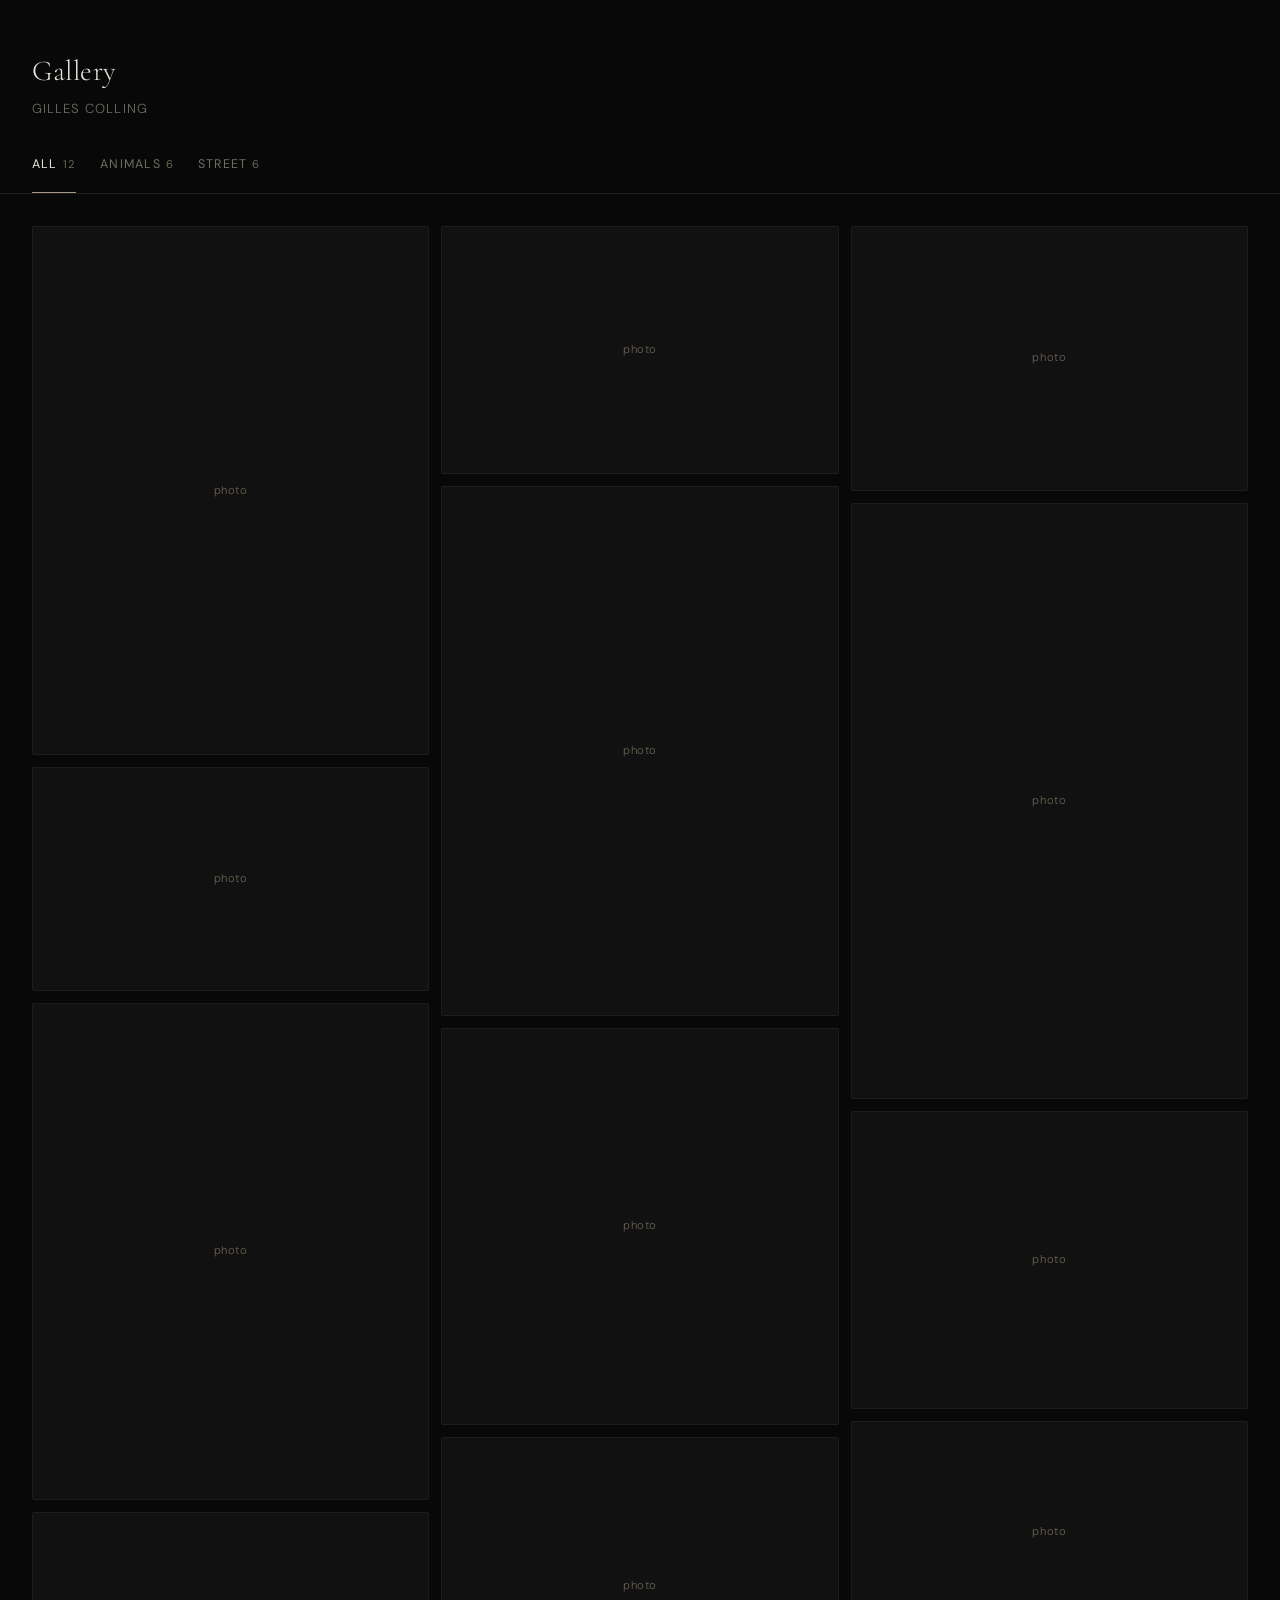
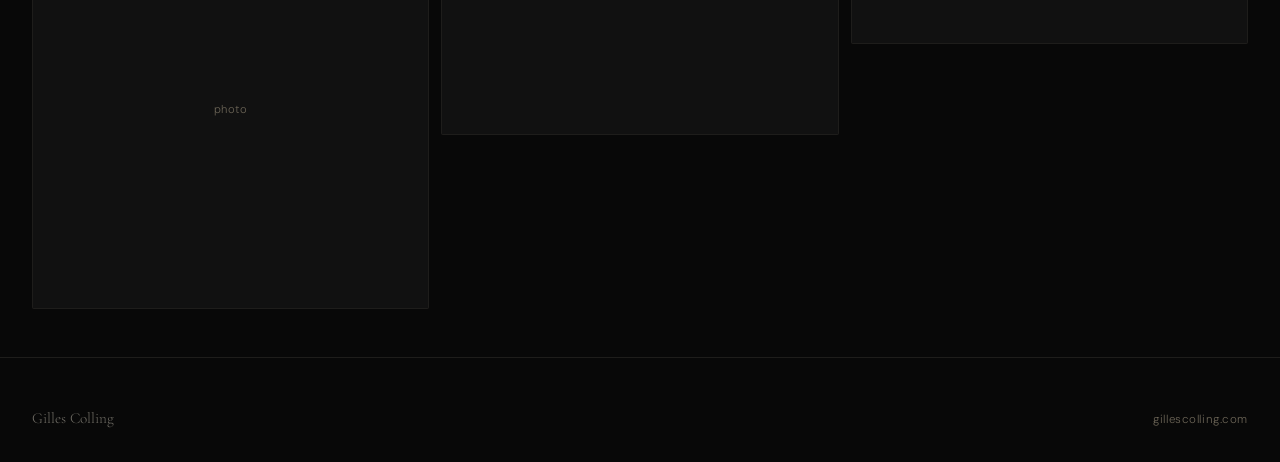
==== index.html @ 342ff6d6 "Initial gallery scaffold with dark theme and masonry layout" ====
<!DOCTYPE html>
<html lang="en">
<head>
  <meta charset="UTF-8">
  <meta name="viewport" content="width=device-width, initial-scale=1.0">
  <title>Gallery — Gilles Colling</title>
  <meta name="description" content="Animal and street photography by Gilles Colling.">
  <link rel="stylesheet" href="style.css">
</head>
<body>

  <header class="site-header">
    <h1 class="site-title">Gallery</h1>
    <p class="site-subtitle">Gilles Colling</p>
  </header>

  <nav class="filters">
    <button class="filter-btn active" data-filter="all">All<span class="filter-count">12</span></button>
    <button class="filter-btn" data-filter="animals">Animals<span class="filter-count">6</span></button>
    <button class="filter-btn" data-filter="street">Street<span class="filter-count">6</span></button>
  </nav>

  <main class="gallery">

    <!-- === ANIMALS === -->

    <article class="gallery-item" data-category="animals"
             data-title="Untitled" data-meta="Animal">
      <div class="placeholder" style="aspect-ratio: 3/4;">photo</div>
      <div class="gallery-caption">
        <div class="gallery-caption-title">Untitled</div>
        <div class="gallery-caption-meta">Animal</div>
      </div>
    </article>

    <article class="gallery-item" data-category="street"
             data-title="Untitled" data-meta="Street">
      <div class="placeholder" style="aspect-ratio: 16/9;">photo</div>
      <div class="gallery-caption">
        <div class="gallery-caption-title">Untitled</div>
        <div class="gallery-caption-meta">Street</div>
      </div>
    </article>

    <article class="gallery-item" data-category="animals"
             data-title="Untitled" data-meta="Animal">
      <div class="placeholder" style="aspect-ratio: 4/5;">photo</div>
      <div class="gallery-caption">
        <div class="gallery-caption-title">Untitled</div>
        <div class="gallery-caption-meta">Animal</div>
      </div>
    </article>

    <article class="gallery-item" data-category="street"
             data-title="Untitled" data-meta="Street">
      <div class="placeholder" style="aspect-ratio: 1/1;">photo</div>
      <div class="gallery-caption">
        <div class="gallery-caption-title">Untitled</div>
        <div class="gallery-caption-meta">Street</div>
      </div>
    </article>

    <article class="gallery-item" data-category="animals"
             data-title="Untitled" data-meta="Animal">
      <div class="placeholder" style="aspect-ratio: 16/10;">photo</div>
      <div class="gallery-caption">
        <div class="gallery-caption-title">Untitled</div>
        <div class="gallery-caption-meta">Animal</div>
      </div>
    </article>

    <article class="gallery-item" data-category="street"
             data-title="Untitled" data-meta="Street">
      <div class="placeholder" style="aspect-ratio: 3/4;">photo</div>
      <div class="gallery-caption">
        <div class="gallery-caption-title">Untitled</div>
        <div class="gallery-caption-meta">Street</div>
      </div>
    </article>

    <article class="gallery-item" data-category="animals"
             data-title="Untitled" data-meta="Animal">
      <div class="placeholder" style="aspect-ratio: 1/1;">photo</div>
      <div class="gallery-caption">
        <div class="gallery-caption-title">Untitled</div>
        <div class="gallery-caption-meta">Animal</div>
      </div>
    </article>

    <article class="gallery-item" data-category="street"
             data-title="Untitled" data-meta="Street">
      <div class="placeholder" style="aspect-ratio: 4/3;">photo</div>
      <div class="gallery-caption">
        <div class="gallery-caption-title">Untitled</div>
        <div class="gallery-caption-meta">Street</div>
      </div>
    </article>

    <article class="gallery-item" data-category="animals"
             data-title="Untitled" data-meta="Animal">
      <div class="placeholder" style="aspect-ratio: 3/2;">photo</div>
      <div class="gallery-caption">
        <div class="gallery-caption-title">Untitled</div>
        <div class="gallery-caption-meta">Animal</div>
      </div>
    </article>

    <article class="gallery-item" data-category="street"
             data-title="Untitled" data-meta="Street">
      <div class="placeholder" style="aspect-ratio: 2/3;">photo</div>
      <div class="gallery-caption">
        <div class="gallery-caption-title">Untitled</div>
        <div class="gallery-caption-meta">Street</div>
      </div>
    </article>

    <article class="gallery-item" data-category="animals"
             data-title="Untitled" data-meta="Animal">
      <div class="placeholder" style="aspect-ratio: 4/3;">photo</div>
      <div class="gallery-caption">
        <div class="gallery-caption-title">Untitled</div>
        <div class="gallery-caption-meta">Animal</div>
      </div>
    </article>

    <article class="gallery-item" data-category="street"
             data-title="Untitled" data-meta="Street">
      <div class="placeholder" style="aspect-ratio: 16/9;">photo</div>
      <div class="gallery-caption">
        <div class="gallery-caption-title">Untitled</div>
        <div class="gallery-caption-meta">Street</div>
      </div>
    </article>

  </main>

  <!-- Lightbox -->
  <div class="lightbox">
    <span class="lightbox-counter">1 / 12</span>
    <button class="lightbox-close" aria-label="Close">&times;</button>
    <button class="lightbox-nav lightbox-prev" aria-label="Previous">&lsaquo;</button>
    <button class="lightbox-nav lightbox-next" aria-label="Next">&rsaquo;</button>
    <img class="lightbox-img" src="" alt="">
    <div class="lightbox-caption">
      <div class="lightbox-caption-title"></div>
      <div class="lightbox-caption-meta"></div>
    </div>
  </div>

  <footer class="site-footer">
    <span class="footer-name">Gilles Colling</span>
    <a class="footer-link" href="https://gillescolling.com">gillescolling.com</a>
  </footer>

  <script src="gallery.js"></script>
</body>
</html>
---- style.css ----
/* ========================================
   gallery.gillescolling.com
   "Field Notes" — a researcher's archive
   ======================================== */

@import url('https://fonts.googleapis.com/css2?family=Cormorant+Garamond:ital,wght@0,300;0,400;0,500;1,300;1,400&family=DM+Sans:wght@300;400;500&display=swap');

/* --- Tokens --- */
:root {
  --bg:         #080808;
  --bg-raised:  #111111;
  --bg-hover:   #1a1a1a;
  --text:       #c8c4bc;
  --text-dim:   #706d65;
  --text-bright:#e8e5de;
  --accent:     #a39880;
  --accent-dim: #6b6456;
  --border:     #1e1d1b;
  --serif:      'Cormorant Garamond', 'Georgia', serif;
  --sans:       'DM Sans', 'Helvetica Neue', sans-serif;
  --gap:        12px;
  --radius:     2px;
  --transition: 0.3s cubic-bezier(0.25, 0.46, 0.45, 0.94);
}

/* --- Reset --- */
*, *::before, *::after { margin: 0; padding: 0; box-sizing: border-box; }

html {
  font-size: 16px;
  scroll-behavior: smooth;
  -webkit-font-smoothing: antialiased;
  -moz-osx-font-smoothing: grayscale;
}

body {
  background: var(--bg);
  color: var(--text);
  font-family: var(--sans);
  font-weight: 300;
  line-height: 1.6;
  min-height: 100vh;
  overflow-x: hidden;
}

/* --- Header --- */
.site-header {
  padding: 3rem 2rem 2rem;
  max-width: 1400px;
  margin: 0 auto;
}

.site-title {
  font-family: var(--serif);
  font-weight: 300;
  font-size: 1.8rem;
  color: var(--text-bright);
  letter-spacing: 0.02em;
  margin-bottom: 0.25rem;
}

.site-subtitle {
  font-family: var(--sans);
  font-weight: 300;
  font-size: 0.82rem;
  color: var(--text-dim);
  letter-spacing: 0.08em;
  text-transform: uppercase;
}

/* --- Navigation / Filters --- */
.filters {
  padding: 0 2rem;
  max-width: 1400px;
  margin: 0 auto 2rem;
  display: flex;
  gap: 1.5rem;
  align-items: center;
  border-bottom: 1px solid var(--border);
  padding-bottom: 1rem;
}

.filter-btn {
  background: none;
  border: none;
  font-family: var(--sans);
  font-weight: 400;
  font-size: 0.78rem;
  letter-spacing: 0.1em;
  text-transform: uppercase;
  color: var(--text-dim);
  cursor: pointer;
  padding: 0.3rem 0;
  position: relative;
  transition: color var(--transition);
}

.filter-btn::after {
  content: '';
  position: absolute;
  bottom: -1rem;
  left: 0;
  right: 0;
  height: 1px;
  background: var(--accent);
  transform: scaleX(0);
  transition: transform var(--transition);
}

.filter-btn:hover {
  color: var(--text);
}

.filter-btn.active {
  color: var(--text-bright);
}

.filter-btn.active::after {
  transform: scaleX(1);
}

.filter-count {
  font-size: 0.7rem;
  color: var(--accent-dim);
  margin-left: 0.3rem;
}

/* --- Gallery Grid --- */
.gallery {
  padding: 0 2rem;
  max-width: 1400px;
  margin: 0 auto;
  columns: 3;
  column-gap: var(--gap);
}

.gallery-item {
  break-inside: avoid;
  margin-bottom: var(--gap);
  position: relative;
  cursor: pointer;
  overflow: hidden;
  border-radius: var(--radius);
  background: var(--bg-raised);
}

.gallery-item img {
  display: block;
  width: 100%;
  height: auto;
  transition: transform 0.6s cubic-bezier(0.25, 0.46, 0.45, 0.94),
              filter var(--transition);
  filter: brightness(0.92);
}

.gallery-item:hover img {
  transform: scale(1.02);
  filter: brightness(1);
}

/* Caption overlay — appears on hover */
.gallery-caption {
  position: absolute;
  bottom: 0;
  left: 0;
  right: 0;
  padding: 2rem 1rem 0.8rem;
  background: linear-gradient(to top, rgba(8,8,8,0.85) 0%, transparent 100%);
  opacity: 0;
  transition: opacity var(--transition);
}

.gallery-item:hover .gallery-caption {
  opacity: 1;
}

.gallery-caption-title {
  font-family: var(--serif);
  font-weight: 400;
  font-size: 0.95rem;
  color: var(--text-bright);
  margin-bottom: 0.15rem;
}

.gallery-caption-meta {
  font-size: 0.7rem;
  color: var(--text-dim);
  letter-spacing: 0.05em;
}

/* Placeholder images (remove when real photos added) */
.placeholder {
  display: flex;
  align-items: center;
  justify-content: center;
  font-family: var(--sans);
  font-size: 0.7rem;
  color: var(--accent-dim);
  letter-spacing: 0.05em;
  background: var(--bg-raised);
  border: 1px solid var(--border);
}

/* Hide filtered items */
.gallery-item.hidden {
  display: none;
}

/* Fade-in animation */
.gallery-item {
  animation: fadeUp 0.5s ease both;
}

@keyframes fadeUp {
  from {
    opacity: 0;
    transform: translateY(12px);
  }
  to {
    opacity: 1;
    transform: translateY(0);
  }
}

/* Stagger: set by JS via --delay custom property */
.gallery-item {
  animation-delay: var(--delay, 0s);
}

/* --- Lightbox --- */
.lightbox {
  position: fixed;
  inset: 0;
  z-index: 1000;
  background: rgba(4, 4, 4, 0.96);
  display: flex;
  align-items: center;
  justify-content: center;
  opacity: 0;
  pointer-events: none;
  transition: opacity 0.35s ease;
  backdrop-filter: blur(20px);
}

.lightbox.open {
  opacity: 1;
  pointer-events: all;
}

.lightbox-img {
  max-width: 90vw;
  max-height: 85vh;
  object-fit: contain;
  border-radius: var(--radius);
  transition: transform 0.4s cubic-bezier(0.25, 0.46, 0.45, 0.94);
  transform: scale(0.95);
}

.lightbox.open .lightbox-img {
  transform: scale(1);
}

.lightbox-caption {
  position: absolute;
  bottom: 2rem;
  left: 50%;
  transform: translateX(-50%);
  text-align: center;
}

.lightbox-caption-title {
  font-family: var(--serif);
  font-weight: 400;
  font-size: 1.1rem;
  color: var(--text-bright);
  margin-bottom: 0.2rem;
}

.lightbox-caption-meta {
  font-size: 0.72rem;
  color: var(--text-dim);
  letter-spacing: 0.05em;
}

.lightbox-close {
  position: absolute;
  top: 1.5rem;
  right: 2rem;
  background: none;
  border: none;
  color: var(--text-dim);
  font-size: 1.5rem;
  cursor: pointer;
  transition: color var(--transition);
  font-family: var(--sans);
  font-weight: 300;
  line-height: 1;
}

.lightbox-close:hover {
  color: var(--text-bright);
}

.lightbox-nav {
  position: absolute;
  top: 50%;
  transform: translateY(-50%);
  background: none;
  border: none;
  color: var(--text-dim);
  font-size: 2rem;
  cursor: pointer;
  padding: 1rem;
  transition: color var(--transition);
  font-family: var(--sans);
  font-weight: 300;
  line-height: 1;
  user-select: none;
}

.lightbox-nav:hover {
  color: var(--text-bright);
}

.lightbox-prev { left: 1rem; }
.lightbox-next { right: 1rem; }

.lightbox-counter {
  position: absolute;
  top: 1.8rem;
  left: 2rem;
  font-size: 0.72rem;
  color: var(--text-dim);
  letter-spacing: 0.05em;
  font-family: var(--sans);
}

/* --- Footer --- */
.site-footer {
  padding: 3rem 2rem 2rem;
  max-width: 1400px;
  margin: 0 auto;
  border-top: 1px solid var(--border);
  margin-top: 3rem;
  display: flex;
  justify-content: space-between;
  align-items: baseline;
}

.footer-name {
  font-family: var(--serif);
  font-weight: 300;
  font-size: 0.95rem;
  color: var(--text-dim);
}

.footer-link {
  font-size: 0.72rem;
  color: var(--accent-dim);
  text-decoration: none;
  letter-spacing: 0.05em;
  transition: color var(--transition);
}

.footer-link:hover {
  color: var(--accent);
}

/* --- Responsive --- */
@media (max-width: 1024px) {
  .gallery { columns: 2; }
}

@media (max-width: 640px) {
  .gallery {
    columns: 1;
    padding: 0 1rem;
  }

  .site-header {
    padding: 2rem 1rem 1.5rem;
  }

  .site-title { font-size: 1.4rem; }

  .filters {
    padding: 0 1rem;
    gap: 1rem;
  }

  .lightbox-nav { display: none; }

  .site-footer {
    flex-direction: column;
    gap: 0.5rem;
    padding: 2rem 1rem;
  }
}
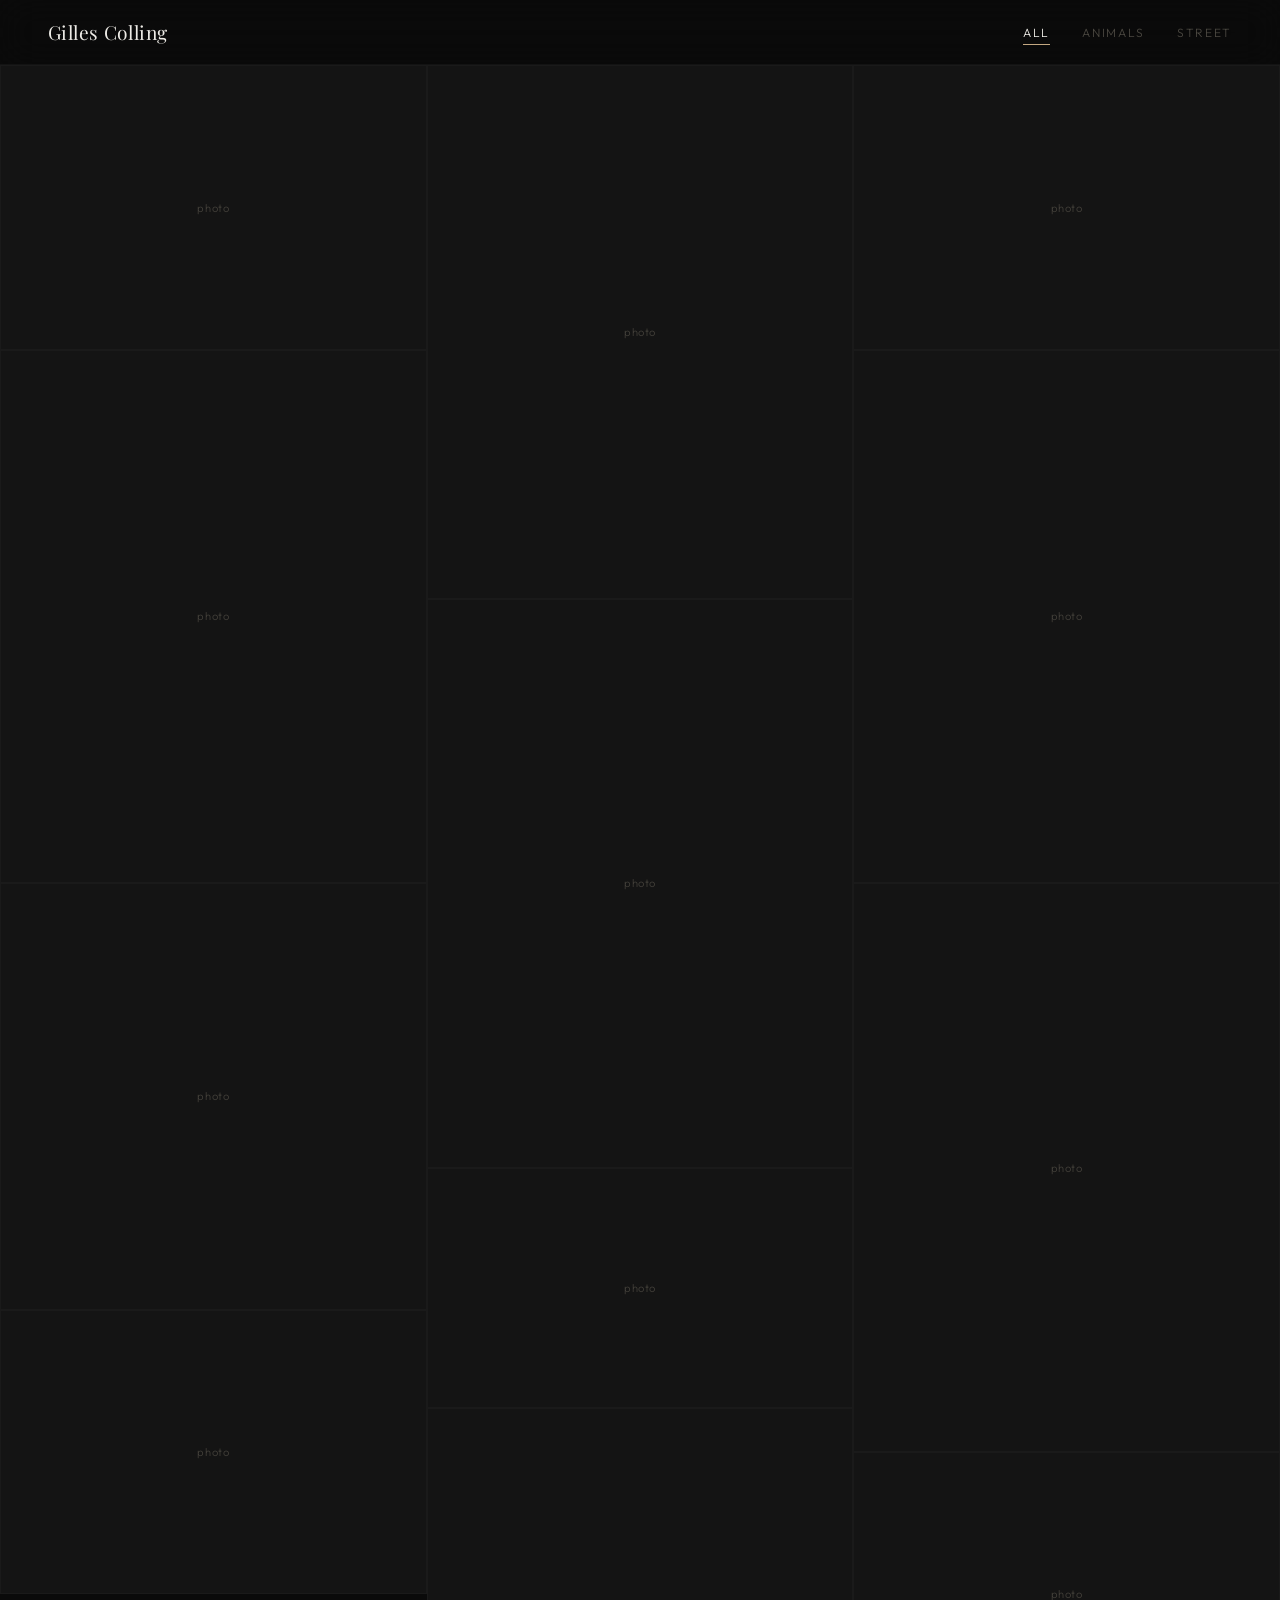
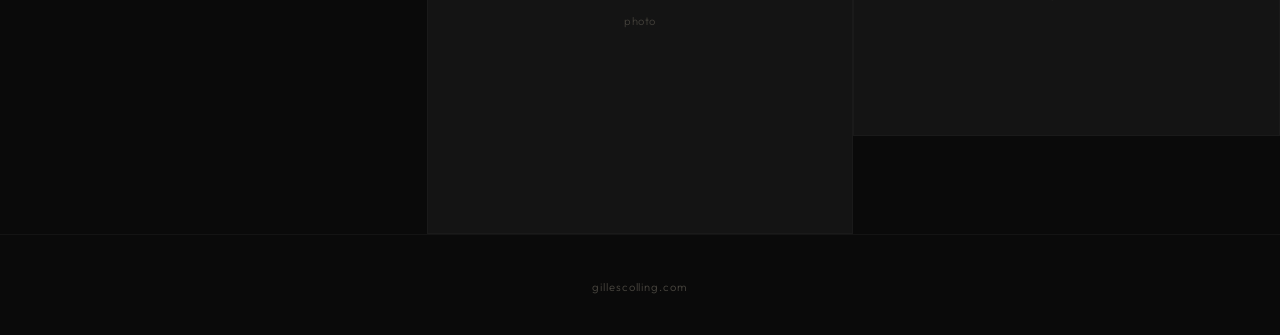
==== commit a7112d48: "v3: tight masonry grid, zero gutter, sticky header with filters" ====
--- a/index.html
+++ b/index.html
@@ -9,137 +9,89 @@
 </head>
 <body>
 
-  <header class="site-header">
-    <h1 class="site-title">Gallery</h1>
-    <p class="site-subtitle">Gilles Colling</p>
+  <header class="header">
+    <a class="header-name" href="/">Gilles Colling</a>
+    <nav class="header-nav">
+      <button class="filter-btn active" data-filter="all">All</button>
+      <button class="filter-btn" data-filter="animals">Animals</button>
+      <button class="filter-btn" data-filter="street">Street</button>
+    </nav>
   </header>
-
-  <nav class="filters">
-    <button class="filter-btn active" data-filter="all">All<span class="filter-count">12</span></button>
-    <button class="filter-btn" data-filter="animals">Animals<span class="filter-count">6</span></button>
-    <button class="filter-btn" data-filter="street">Street<span class="filter-count">6</span></button>
-  </nav>
 
   <main class="gallery">
 
-    <!-- === ANIMALS === -->
-
     <article class="gallery-item" data-category="animals"
-             data-title="Untitled" data-meta="Animal">
-      <div class="placeholder" style="aspect-ratio: 3/4;">photo</div>
-      <div class="gallery-caption">
-        <div class="gallery-caption-title">Untitled</div>
-        <div class="gallery-caption-meta">Animal</div>
-      </div>
+             data-title="Untitled" data-meta="Animals">
+      <div class="placeholder" style="aspect-ratio: 3/2;">photo</div>
     </article>
 
     <article class="gallery-item" data-category="street"
              data-title="Untitled" data-meta="Street">
-      <div class="placeholder" style="aspect-ratio: 16/9;">photo</div>
-      <div class="gallery-caption">
-        <div class="gallery-caption-title">Untitled</div>
-        <div class="gallery-caption-meta">Street</div>
-      </div>
+      <div class="placeholder" style="aspect-ratio: 4/5;">photo</div>
     </article>
 
     <article class="gallery-item" data-category="animals"
-             data-title="Untitled" data-meta="Animal">
+             data-title="Untitled" data-meta="Animals">
+      <div class="placeholder" style="aspect-ratio: 1/1;">photo</div>
+    </article>
+
+    <article class="gallery-item" data-category="street"
+             data-title="Untitled" data-meta="Street">
+      <div class="placeholder" style="aspect-ratio: 3/2;">photo</div>
+    </article>
+
+    <article class="gallery-item" data-category="animals"
+             data-title="Untitled" data-meta="Animals">
       <div class="placeholder" style="aspect-ratio: 4/5;">photo</div>
-      <div class="gallery-caption">
-        <div class="gallery-caption-title">Untitled</div>
-        <div class="gallery-caption-meta">Animal</div>
-      </div>
+    </article>
+
+    <article class="gallery-item" data-category="street"
+             data-title="Untitled" data-meta="Street">
+      <div class="placeholder" style="aspect-ratio: 3/4;">photo</div>
+    </article>
+
+    <article class="gallery-item" data-category="animals"
+             data-title="Untitled" data-meta="Animals">
+      <div class="placeholder" style="aspect-ratio: 16/9;">photo</div>
     </article>
 
     <article class="gallery-item" data-category="street"
              data-title="Untitled" data-meta="Street">
       <div class="placeholder" style="aspect-ratio: 1/1;">photo</div>
-      <div class="gallery-caption">
-        <div class="gallery-caption-title">Untitled</div>
-        <div class="gallery-caption-meta">Street</div>
-      </div>
     </article>
 
     <article class="gallery-item" data-category="animals"
-             data-title="Untitled" data-meta="Animal">
-      <div class="placeholder" style="aspect-ratio: 16/10;">photo</div>
-      <div class="gallery-caption">
-        <div class="gallery-caption-title">Untitled</div>
-        <div class="gallery-caption-meta">Animal</div>
-      </div>
+             data-title="Untitled" data-meta="Animals">
+      <div class="placeholder" style="aspect-ratio: 3/2;">photo</div>
     </article>
 
     <article class="gallery-item" data-category="street"
              data-title="Untitled" data-meta="Street">
-      <div class="placeholder" style="aspect-ratio: 3/4;">photo</div>
-      <div class="gallery-caption">
-        <div class="gallery-caption-title">Untitled</div>
-        <div class="gallery-caption-meta">Street</div>
-      </div>
+      <div class="placeholder" style="aspect-ratio: 4/5;">photo</div>
     </article>
 
     <article class="gallery-item" data-category="animals"
-             data-title="Untitled" data-meta="Animal">
-      <div class="placeholder" style="aspect-ratio: 1/1;">photo</div>
-      <div class="gallery-caption">
-        <div class="gallery-caption-title">Untitled</div>
-        <div class="gallery-caption-meta">Animal</div>
-      </div>
+             data-title="Untitled" data-meta="Animals">
+      <div class="placeholder" style="aspect-ratio: 3/4;">photo</div>
     </article>
 
     <article class="gallery-item" data-category="street"
              data-title="Untitled" data-meta="Street">
-      <div class="placeholder" style="aspect-ratio: 4/3;">photo</div>
-      <div class="gallery-caption">
-        <div class="gallery-caption-title">Untitled</div>
-        <div class="gallery-caption-meta">Street</div>
-      </div>
-    </article>
-
-    <article class="gallery-item" data-category="animals"
-             data-title="Untitled" data-meta="Animal">
       <div class="placeholder" style="aspect-ratio: 3/2;">photo</div>
-      <div class="gallery-caption">
-        <div class="gallery-caption-title">Untitled</div>
-        <div class="gallery-caption-meta">Animal</div>
-      </div>
-    </article>
-
-    <article class="gallery-item" data-category="street"
-             data-title="Untitled" data-meta="Street">
-      <div class="placeholder" style="aspect-ratio: 2/3;">photo</div>
-      <div class="gallery-caption">
-        <div class="gallery-caption-title">Untitled</div>
-        <div class="gallery-caption-meta">Street</div>
-      </div>
-    </article>
-
-    <article class="gallery-item" data-category="animals"
-             data-title="Untitled" data-meta="Animal">
-      <div class="placeholder" style="aspect-ratio: 4/3;">photo</div>
-      <div class="gallery-caption">
-        <div class="gallery-caption-title">Untitled</div>
-        <div class="gallery-caption-meta">Animal</div>
-      </div>
-    </article>
-
-    <article class="gallery-item" data-category="street"
-             data-title="Untitled" data-meta="Street">
-      <div class="placeholder" style="aspect-ratio: 16/9;">photo</div>
-      <div class="gallery-caption">
-        <div class="gallery-caption-title">Untitled</div>
-        <div class="gallery-caption-meta">Street</div>
-      </div>
     </article>
 
   </main>
 
   <!-- Lightbox -->
-  <div class="lightbox">
-    <span class="lightbox-counter">1 / 12</span>
+  <div class="lightbox" id="lightbox">
+    <span class="lightbox-counter"></span>
     <button class="lightbox-close" aria-label="Close">&times;</button>
-    <button class="lightbox-nav lightbox-prev" aria-label="Previous">&lsaquo;</button>
-    <button class="lightbox-nav lightbox-next" aria-label="Next">&rsaquo;</button>
+    <button class="lightbox-nav lightbox-prev" aria-label="Previous">
+      <svg width="32" height="32" viewBox="0 0 24 24" fill="none" stroke="currentColor" stroke-width="1.5"><path d="M15 18l-6-6 6-6"/></svg>
+    </button>
+    <button class="lightbox-nav lightbox-next" aria-label="Next">
+      <svg width="32" height="32" viewBox="0 0 24 24" fill="none" stroke="currentColor" stroke-width="1.5"><path d="M9 18l6-6-6-6"/></svg>
+    </button>
     <img class="lightbox-img" src="" alt="">
     <div class="lightbox-caption">
       <div class="lightbox-caption-title"></div>
@@ -147,8 +99,7 @@
     </div>
   </div>
 
-  <footer class="site-footer">
-    <span class="footer-name">Gilles Colling</span>
+  <footer class="footer">
     <a class="footer-link" href="https://gillescolling.com">gillescolling.com</a>
   </footer>
 
--- a/style.css
+++ b/style.css
@@ -1,36 +1,29 @@
 /* ========================================
-   gallery.gillescolling.com
-   "Field Notes" — a researcher's archive
+   gallery.gillescolling.com — v3
+   Tight masonry grid, edz.us reference
    ======================================== */
 
-@import url('https://fonts.googleapis.com/css2?family=Cormorant+Garamond:ital,wght@0,300;0,400;0,500;1,300;1,400&family=DM+Sans:wght@300;400;500&display=swap');
-
-/* --- Tokens --- */
+@import url('https://fonts.googleapis.com/css2?family=Playfair+Display:wght@300;400&family=Outfit:wght@200;300;400&display=swap');
+
 :root {
-  --bg:         #080808;
-  --bg-raised:  #111111;
-  --bg-hover:   #1a1a1a;
-  --text:       #c8c4bc;
-  --text-dim:   #706d65;
-  --text-bright:#e8e5de;
-  --accent:     #a39880;
-  --accent-dim: #6b6456;
-  --border:     #1e1d1b;
-  --serif:      'Cormorant Garamond', 'Georgia', serif;
-  --sans:       'DM Sans', 'Helvetica Neue', sans-serif;
-  --gap:        12px;
-  --radius:     2px;
-  --transition: 0.3s cubic-bezier(0.25, 0.46, 0.45, 0.94);
-}
-
-/* --- Reset --- */
+  --bg:          #0a0a0a;
+  --bg-surface:  #161616;
+  --text:        #b8b4ac;
+  --text-dim:    #4a4740;
+  --text-bright: #edebe6;
+  --accent:      #c4a882;
+  --accent-dim:  #7a6e5c;
+  --serif:       'Playfair Display', Georgia, serif;
+  --sans:        'Outfit', 'Helvetica Neue', sans-serif;
+  --ease:        cubic-bezier(0.22, 1, 0.36, 1);
+}
+
 *, *::before, *::after { margin: 0; padding: 0; box-sizing: border-box; }
 
 html {
   font-size: 16px;
   scroll-behavior: smooth;
   -webkit-font-smoothing: antialiased;
-  -moz-osx-font-smoothing: grayscale;
 }
 
 body {
@@ -38,119 +31,99 @@
   color: var(--text);
   font-family: var(--sans);
   font-weight: 300;
-  line-height: 1.6;
-  min-height: 100vh;
   overflow-x: hidden;
 }
 
-/* --- Header --- */
-.site-header {
-  padding: 3rem 2rem 2rem;
-  max-width: 1400px;
-  margin: 0 auto;
-}
-
-.site-title {
+/* ===== HEADER ===== */
+.header {
+  position: sticky;
+  top: 0;
+  z-index: 100;
+  display: flex;
+  align-items: center;
+  justify-content: space-between;
+  padding: 1.2rem clamp(1.5rem, 4vw, 3rem);
+  background: rgba(10, 10, 10, 0.9);
+  backdrop-filter: blur(20px) saturate(1.2);
+  -webkit-backdrop-filter: blur(20px) saturate(1.2);
+  border-bottom: 1px solid rgba(255,255,255,0.04);
+}
+
+.header-name {
   font-family: var(--serif);
   font-weight: 300;
-  font-size: 1.8rem;
+  font-size: 1.2rem;
   color: var(--text-bright);
+  text-decoration: none;
   letter-spacing: 0.02em;
-  margin-bottom: 0.25rem;
-}
-
-.site-subtitle {
-  font-family: var(--sans);
-  font-weight: 300;
-  font-size: 0.82rem;
-  color: var(--text-dim);
-  letter-spacing: 0.08em;
-  text-transform: uppercase;
-}
-
-/* --- Navigation / Filters --- */
-.filters {
-  padding: 0 2rem;
-  max-width: 1400px;
-  margin: 0 auto 2rem;
+}
+
+.header-nav {
   display: flex;
-  gap: 1.5rem;
-  align-items: center;
-  border-bottom: 1px solid var(--border);
-  padding-bottom: 1rem;
+  gap: 2rem;
 }
 
 .filter-btn {
   background: none;
   border: none;
   font-family: var(--sans);
-  font-weight: 400;
-  font-size: 0.78rem;
-  letter-spacing: 0.1em;
+  font-weight: 300;
+  font-size: 0.75rem;
+  letter-spacing: 0.14em;
   text-transform: uppercase;
   color: var(--text-dim);
   cursor: pointer;
-  padding: 0.3rem 0;
+  padding: 0.2rem 0;
   position: relative;
-  transition: color var(--transition);
+  transition: color 0.3s var(--ease);
 }
 
 .filter-btn::after {
   content: '';
   position: absolute;
-  bottom: -1rem;
+  bottom: -2px;
   left: 0;
-  right: 0;
+  width: 100%;
   height: 1px;
   background: var(--accent);
   transform: scaleX(0);
-  transition: transform var(--transition);
-}
-
-.filter-btn:hover {
-  color: var(--text);
-}
-
-.filter-btn.active {
-  color: var(--text-bright);
-}
+  transform-origin: right;
+  transition: transform 0.4s var(--ease);
+}
+
+.filter-btn:hover { color: var(--text); }
+
+.filter-btn.active { color: var(--text-bright); }
 
 .filter-btn.active::after {
   transform: scaleX(1);
-}
-
-.filter-count {
-  font-size: 0.7rem;
-  color: var(--accent-dim);
-  margin-left: 0.3rem;
-}
-
-/* --- Gallery Grid --- */
+  transform-origin: left;
+}
+
+/* ===== GALLERY — MASONRY ===== */
 .gallery {
-  padding: 0 2rem;
-  max-width: 1400px;
-  margin: 0 auto;
   columns: 3;
-  column-gap: var(--gap);
+  column-gap: 0;
+  padding: 0;
+  max-width: 100%;
 }
 
 .gallery-item {
   break-inside: avoid;
-  margin-bottom: var(--gap);
   position: relative;
+  overflow: hidden;
   cursor: pointer;
-  overflow: hidden;
-  border-radius: var(--radius);
-  background: var(--bg-raised);
+  display: block;
+  margin-bottom: 0;
+  line-height: 0;
 }
 
 .gallery-item img {
   display: block;
   width: 100%;
   height: auto;
-  transition: transform 0.6s cubic-bezier(0.25, 0.46, 0.45, 0.94),
-              filter var(--transition);
-  filter: brightness(0.92);
+  transition: transform 0.6s var(--ease), filter 0.4s var(--ease);
+  filter: brightness(0.9);
 }
 
 .gallery-item:hover img {
@@ -158,88 +131,55 @@
   filter: brightness(1);
 }
 
-/* Caption overlay — appears on hover */
-.gallery-caption {
-  position: absolute;
-  bottom: 0;
-  left: 0;
-  right: 0;
-  padding: 2rem 1rem 0.8rem;
-  background: linear-gradient(to top, rgba(8,8,8,0.85) 0%, transparent 100%);
-  opacity: 0;
-  transition: opacity var(--transition);
-}
-
-.gallery-item:hover .gallery-caption {
-  opacity: 1;
-}
-
-.gallery-caption-title {
-  font-family: var(--serif);
-  font-weight: 400;
-  font-size: 0.95rem;
-  color: var(--text-bright);
-  margin-bottom: 0.15rem;
-}
-
-.gallery-caption-meta {
-  font-size: 0.7rem;
-  color: var(--text-dim);
-  letter-spacing: 0.05em;
-}
-
-/* Placeholder images (remove when real photos added) */
+/* Placeholder styling */
 .placeholder {
   display: flex;
   align-items: center;
   justify-content: center;
-  font-family: var(--sans);
+  width: 100%;
   font-size: 0.7rem;
-  color: var(--accent-dim);
+  color: var(--text-dim);
   letter-spacing: 0.05em;
-  background: var(--bg-raised);
-  border: 1px solid var(--border);
-}
-
-/* Hide filtered items */
+  background: var(--bg-surface);
+  border: 1px solid rgba(255,255,255,0.03);
+  transition: transform 0.6s var(--ease), filter 0.4s var(--ease);
+  filter: brightness(0.9);
+}
+
+.gallery-item:hover .placeholder {
+  transform: scale(1.02);
+  filter: brightness(1);
+}
+
+/* Hide filtered */
 .gallery-item.hidden {
   display: none;
 }
 
-/* Fade-in animation */
+/* Scroll reveal */
 .gallery-item {
-  animation: fadeUp 0.5s ease both;
-}
-
-@keyframes fadeUp {
-  from {
-    opacity: 0;
-    transform: translateY(12px);
-  }
-  to {
-    opacity: 1;
-    transform: translateY(0);
-  }
-}
-
-/* Stagger: set by JS via --delay custom property */
-.gallery-item {
-  animation-delay: var(--delay, 0s);
-}
-
-/* --- Lightbox --- */
+  opacity: 0;
+  transform: translateY(20px);
+  transition: opacity 0.6s var(--ease), transform 0.6s var(--ease);
+}
+
+.gallery-item.visible {
+  opacity: 1;
+  transform: translateY(0);
+}
+
+/* ===== LIGHTBOX ===== */
 .lightbox {
   position: fixed;
   inset: 0;
   z-index: 1000;
-  background: rgba(4, 4, 4, 0.96);
+  background: rgba(0, 0, 0, 0.97);
   display: flex;
   align-items: center;
   justify-content: center;
   opacity: 0;
   pointer-events: none;
-  transition: opacity 0.35s ease;
-  backdrop-filter: blur(20px);
+  transition: opacity 0.35s var(--ease);
 }
 
 .lightbox.open {
@@ -248,58 +188,35 @@
 }
 
 .lightbox-img {
-  max-width: 90vw;
-  max-height: 85vh;
+  max-width: 92vw;
+  max-height: 90vh;
   object-fit: contain;
-  border-radius: var(--radius);
-  transition: transform 0.4s cubic-bezier(0.25, 0.46, 0.45, 0.94);
+  transition: transform 0.4s var(--ease), opacity 0.3s;
   transform: scale(0.95);
+  opacity: 0;
 }
 
 .lightbox.open .lightbox-img {
   transform: scale(1);
-}
-
-.lightbox-caption {
-  position: absolute;
-  bottom: 2rem;
-  left: 50%;
-  transform: translateX(-50%);
-  text-align: center;
-}
-
-.lightbox-caption-title {
-  font-family: var(--serif);
-  font-weight: 400;
-  font-size: 1.1rem;
-  color: var(--text-bright);
-  margin-bottom: 0.2rem;
-}
-
-.lightbox-caption-meta {
-  font-size: 0.72rem;
-  color: var(--text-dim);
-  letter-spacing: 0.05em;
+  opacity: 1;
 }
 
 .lightbox-close {
   position: absolute;
-  top: 1.5rem;
-  right: 2rem;
+  top: 1.2rem;
+  right: 1.5rem;
   background: none;
   border: none;
   color: var(--text-dim);
-  font-size: 1.5rem;
+  font-size: 2rem;
   cursor: pointer;
-  transition: color var(--transition);
-  font-family: var(--sans);
-  font-weight: 300;
+  transition: color 0.3s;
+  font-weight: 200;
+  z-index: 2;
   line-height: 1;
 }
 
-.lightbox-close:hover {
-  color: var(--text-bright);
-}
+.lightbox-close:hover { color: var(--text-bright); }
 
 .lightbox-nav {
   position: absolute;
@@ -308,91 +225,78 @@
   background: none;
   border: none;
   color: var(--text-dim);
-  font-size: 2rem;
   cursor: pointer;
-  padding: 1rem;
-  transition: color var(--transition);
-  font-family: var(--sans);
+  padding: 1.5rem;
+  transition: color 0.3s;
+  z-index: 2;
+}
+
+.lightbox-nav:hover { color: var(--text-bright); }
+
+.lightbox-prev { left: 0.5rem; }
+.lightbox-next { right: 0.5rem; }
+
+.lightbox-counter {
+  position: absolute;
+  top: 1.5rem;
+  left: 1.5rem;
+  font-size: 0.72rem;
+  color: var(--text-dim);
+  letter-spacing: 0.08em;
   font-weight: 300;
-  line-height: 1;
-  user-select: none;
-}
-
-.lightbox-nav:hover {
+}
+
+.lightbox-caption {
+  position: absolute;
+  bottom: 1.5rem;
+  left: 50%;
+  transform: translateX(-50%);
+  text-align: center;
+  white-space: nowrap;
+}
+
+.lightbox-caption-title {
+  font-family: var(--serif);
+  font-weight: 400;
+  font-size: 0.95rem;
   color: var(--text-bright);
 }
 
-.lightbox-prev { left: 1rem; }
-.lightbox-next { right: 1rem; }
-
-.lightbox-counter {
-  position: absolute;
-  top: 1.8rem;
-  left: 2rem;
-  font-size: 0.72rem;
-  color: var(--text-dim);
-  letter-spacing: 0.05em;
-  font-family: var(--sans);
-}
-
-/* --- Footer --- */
-.site-footer {
-  padding: 3rem 2rem 2rem;
-  max-width: 1400px;
-  margin: 0 auto;
-  border-top: 1px solid var(--border);
-  margin-top: 3rem;
-  display: flex;
-  justify-content: space-between;
-  align-items: baseline;
-}
-
-.footer-name {
-  font-family: var(--serif);
-  font-weight: 300;
-  font-size: 0.95rem;
-  color: var(--text-dim);
+.lightbox-caption-meta {
+  font-size: 0.65rem;
+  color: var(--text-dim);
+  letter-spacing: 0.08em;
+  margin-top: 0.15rem;
+}
+
+/* ===== FOOTER ===== */
+.footer {
+  padding: 2.5rem 0;
+  text-align: center;
+  border-top: 1px solid rgba(255,255,255,0.04);
 }
 
 .footer-link {
-  font-size: 0.72rem;
-  color: var(--accent-dim);
+  font-size: 0.7rem;
+  color: var(--text-dim);
   text-decoration: none;
-  letter-spacing: 0.05em;
-  transition: color var(--transition);
-}
-
-.footer-link:hover {
-  color: var(--accent);
-}
-
-/* --- Responsive --- */
-@media (max-width: 1024px) {
+  letter-spacing: 0.08em;
+  transition: color 0.3s;
+}
+
+.footer-link:hover { color: var(--accent); }
+
+/* ===== RESPONSIVE ===== */
+@media (max-width: 900px) {
   .gallery { columns: 2; }
 }
 
-@media (max-width: 640px) {
-  .gallery {
-    columns: 1;
-    padding: 0 1rem;
-  }
-
-  .site-header {
-    padding: 2rem 1rem 1.5rem;
-  }
-
-  .site-title { font-size: 1.4rem; }
-
-  .filters {
-    padding: 0 1rem;
-    gap: 1rem;
-  }
+@media (max-width: 550px) {
+  .gallery { columns: 1; }
+
+  .header-name { font-size: 1rem; }
+
+  .header-nav { gap: 1.2rem; }
 
   .lightbox-nav { display: none; }
-
-  .site-footer {
-    flex-direction: column;
-    gap: 0.5rem;
-    padding: 2rem 1rem;
-  }
-}
+}
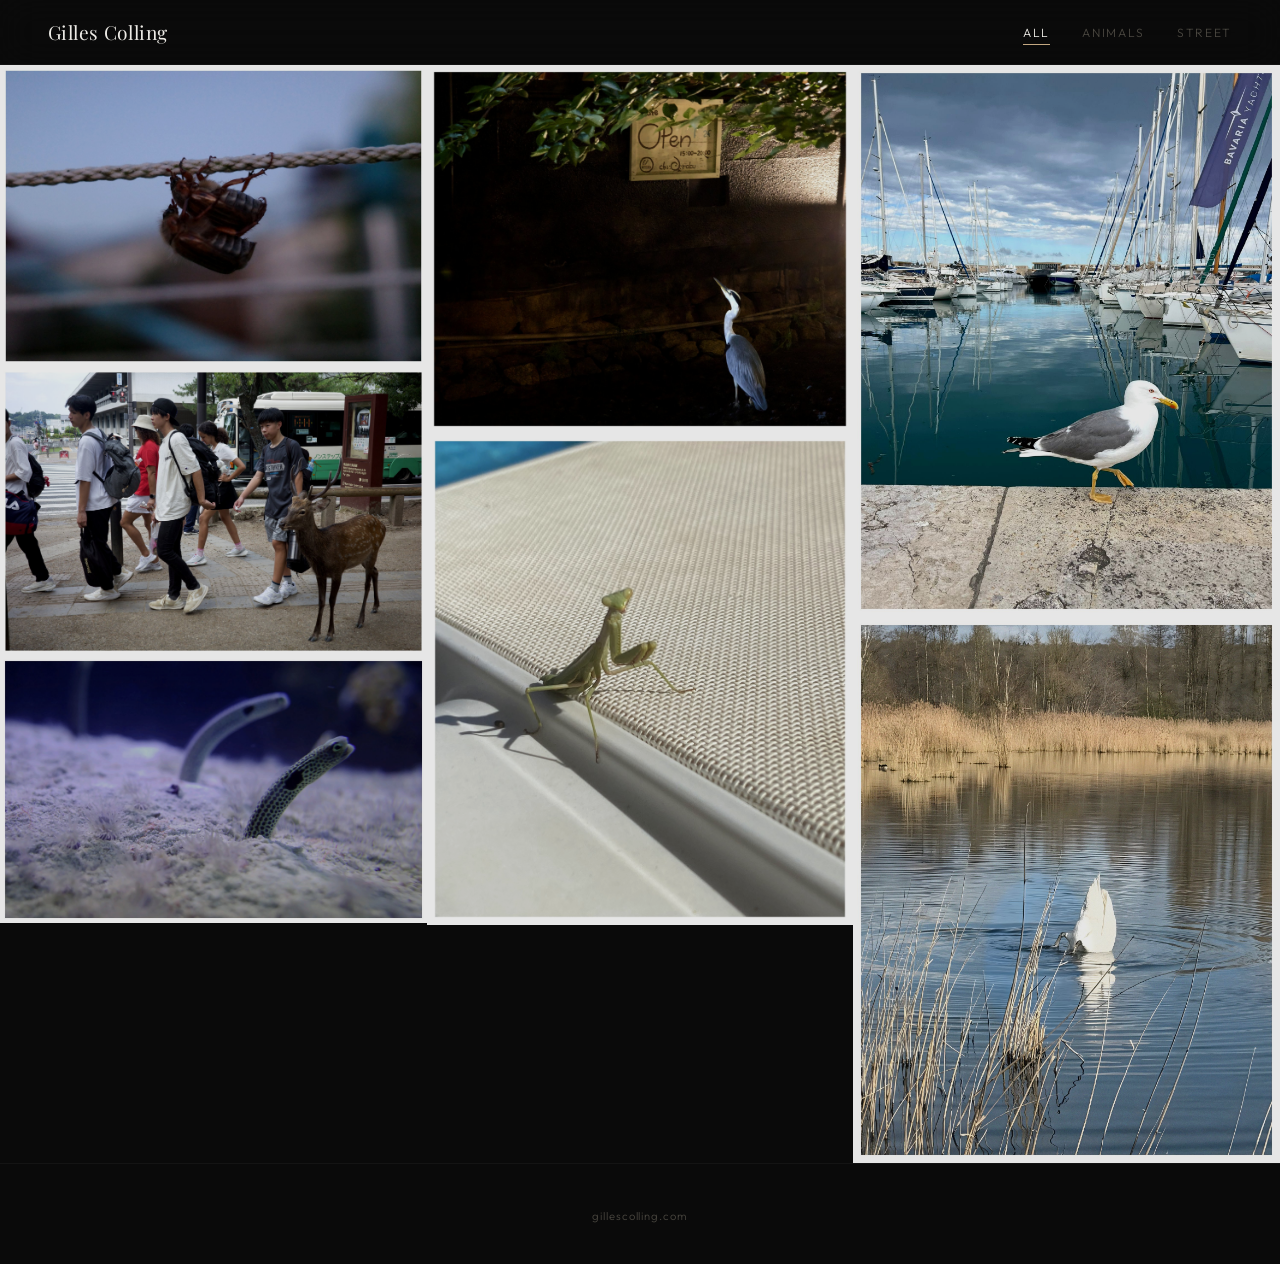
==== commit 960c0843: "Add comedy wildlife photos to gallery 7 optimized photos from Comedy Wildlife Photography competitio" ====
--- a/index.html
+++ b/index.html
@@ -21,63 +21,38 @@
   <main class="gallery">
 
     <article class="gallery-item" data-category="animals"
-             data-title="Untitled" data-meta="Animals">
-      <div class="placeholder" style="aspect-ratio: 3/2;">photo</div>
-    </article>
-
-    <article class="gallery-item" data-category="street"
-             data-title="Untitled" data-meta="Street">
-      <div class="placeholder" style="aspect-ratio: 4/5;">photo</div>
+             data-title="Beetles on the Line" data-meta="Comedy Wildlife">
+      <img src="photos/comedy-wildlife/beetles_clothesline.jpg" alt="Beetles hanging from a clothesline" loading="lazy">
     </article>
 
     <article class="gallery-item" data-category="animals"
-             data-title="Untitled" data-meta="Animals">
-      <div class="placeholder" style="aspect-ratio: 1/1;">photo</div>
-    </article>
-
-    <article class="gallery-item" data-category="street"
-             data-title="Untitled" data-meta="Street">
-      <div class="placeholder" style="aspect-ratio: 3/2;">photo</div>
+             data-title="The Commuter" data-meta="Comedy Wildlife">
+      <img src="photos/comedy-wildlife/deer_commute.jpg" alt="Deer walking with pedestrians at a crosswalk" loading="lazy">
     </article>
 
     <article class="gallery-item" data-category="animals"
-             data-title="Untitled" data-meta="Animals">
-      <div class="placeholder" style="aspect-ratio: 4/5;">photo</div>
-    </article>
-
-    <article class="gallery-item" data-category="street"
-             data-title="Untitled" data-meta="Street">
-      <div class="placeholder" style="aspect-ratio: 3/4;">photo</div>
+             data-title="Peek" data-meta="Comedy Wildlife">
+      <img src="photos/comedy-wildlife/garden_eels_peek.jpg" alt="Garden eels peeking from the sand" loading="lazy">
     </article>
 
     <article class="gallery-item" data-category="animals"
-             data-title="Untitled" data-meta="Animals">
-      <div class="placeholder" style="aspect-ratio: 16/9;">photo</div>
-    </article>
-
-    <article class="gallery-item" data-category="street"
-             data-title="Untitled" data-meta="Street">
-      <div class="placeholder" style="aspect-ratio: 1/1;">photo</div>
+             data-title="Open" data-meta="Comedy Wildlife">
+      <img src="photos/comedy-wildlife/heron_open_sign.jpg" alt="Heron standing under an Open sign" loading="lazy">
     </article>
 
     <article class="gallery-item" data-category="animals"
-             data-title="Untitled" data-meta="Animals">
-      <div class="placeholder" style="aspect-ratio: 3/2;">photo</div>
-    </article>
-
-    <article class="gallery-item" data-category="street"
-             data-title="Untitled" data-meta="Street">
-      <div class="placeholder" style="aspect-ratio: 4/5;">photo</div>
+             data-title="Poolside" data-meta="Comedy Wildlife">
+      <img src="photos/comedy-wildlife/mantis_lounger.jpg" alt="Praying mantis on a pool lounger" loading="lazy">
     </article>
 
     <article class="gallery-item" data-category="animals"
-             data-title="Untitled" data-meta="Animals">
-      <div class="placeholder" style="aspect-ratio: 3/4;">photo</div>
+             data-title="Harbour Master" data-meta="Comedy Wildlife">
+      <img src="photos/comedy-wildlife/seagull_marina.jpg" alt="Seagull at a marina" loading="lazy">
     </article>
 
-    <article class="gallery-item" data-category="street"
-             data-title="Untitled" data-meta="Street">
-      <div class="placeholder" style="aspect-ratio: 3/2;">photo</div>
+    <article class="gallery-item" data-category="animals"
+             data-title="Bottoms Up" data-meta="Comedy Wildlife">
+      <img src="photos/comedy-wildlife/swan_bottoms_up.jpg" alt="Swan diving head-first into a lake" loading="lazy">
     </article>
 
   </main>
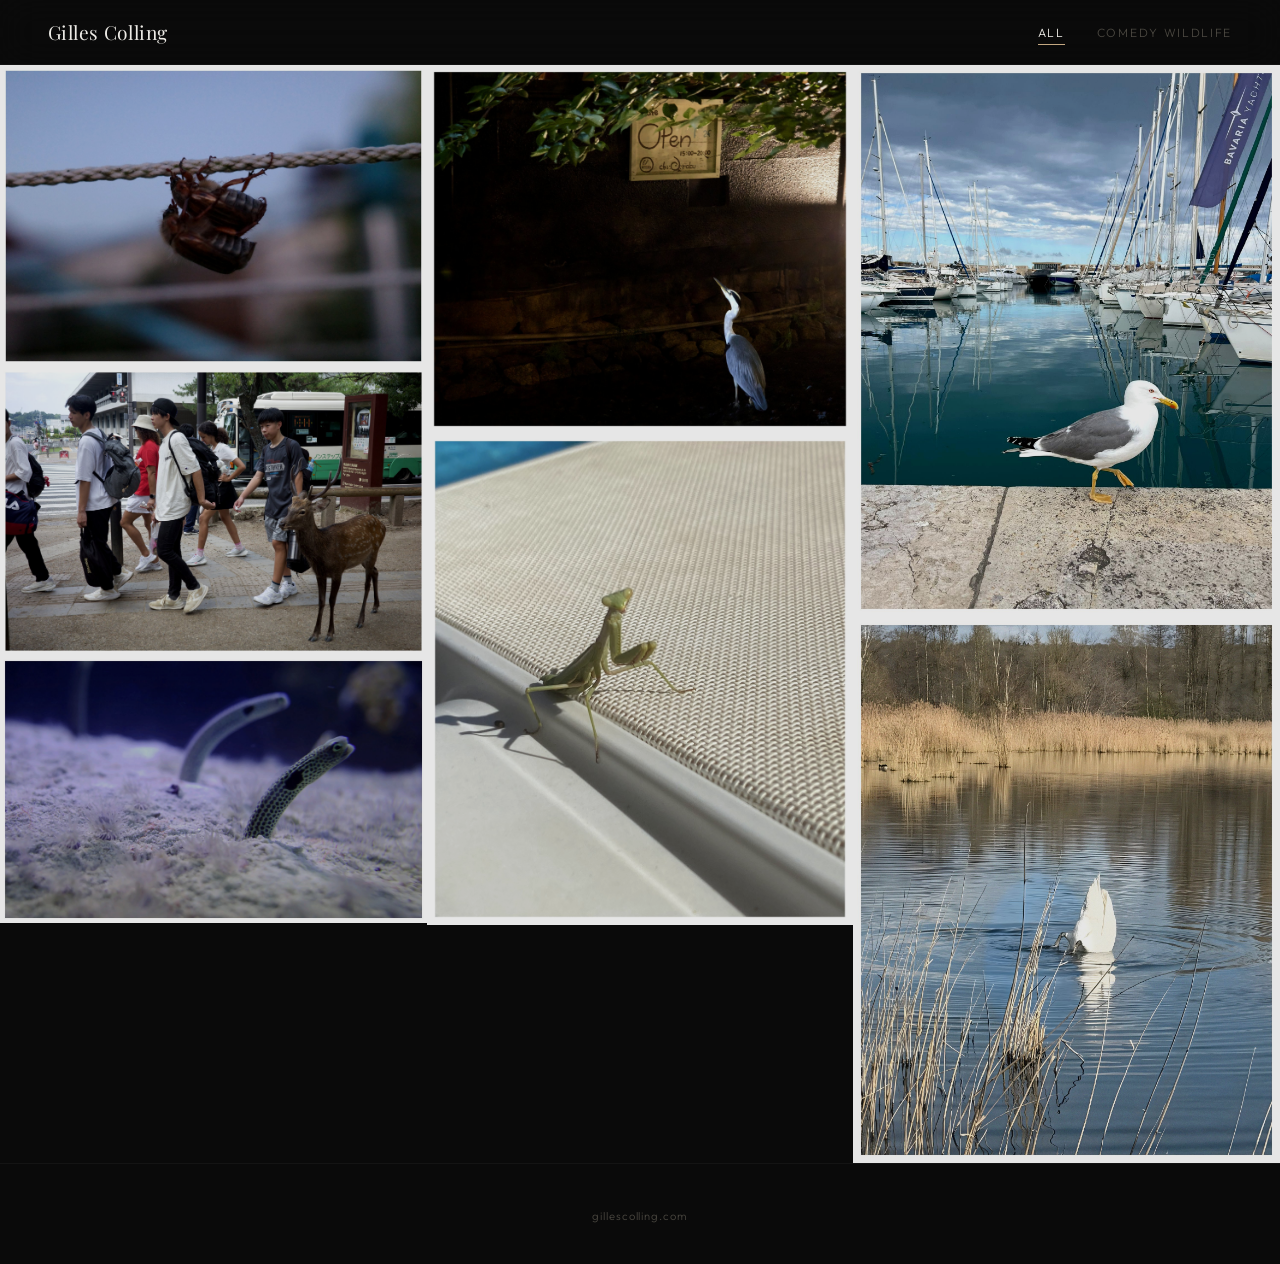
==== commit 220e66a2: "Switch filters to theme-based (Comedy Wildlife)" ====
--- a/index.html
+++ b/index.html
@@ -13,44 +13,43 @@
     <a class="header-name" href="/">Gilles Colling</a>
     <nav class="header-nav">
       <button class="filter-btn active" data-filter="all">All</button>
-      <button class="filter-btn" data-filter="animals">Animals</button>
-      <button class="filter-btn" data-filter="street">Street</button>
+      <button class="filter-btn" data-filter="comedy-wildlife">Comedy Wildlife</button>
     </nav>
   </header>
 
   <main class="gallery">
 
-    <article class="gallery-item" data-category="animals"
+    <article class="gallery-item" data-category="comedy-wildlife"
              data-title="Beetles on the Line" data-meta="Comedy Wildlife">
       <img src="photos/comedy-wildlife/beetles_clothesline.jpg" alt="Beetles hanging from a clothesline" loading="lazy">
     </article>
 
-    <article class="gallery-item" data-category="animals"
+    <article class="gallery-item" data-category="comedy-wildlife"
              data-title="The Commuter" data-meta="Comedy Wildlife">
       <img src="photos/comedy-wildlife/deer_commute.jpg" alt="Deer walking with pedestrians at a crosswalk" loading="lazy">
     </article>
 
-    <article class="gallery-item" data-category="animals"
+    <article class="gallery-item" data-category="comedy-wildlife"
              data-title="Peek" data-meta="Comedy Wildlife">
       <img src="photos/comedy-wildlife/garden_eels_peek.jpg" alt="Garden eels peeking from the sand" loading="lazy">
     </article>
 
-    <article class="gallery-item" data-category="animals"
+    <article class="gallery-item" data-category="comedy-wildlife"
              data-title="Open" data-meta="Comedy Wildlife">
       <img src="photos/comedy-wildlife/heron_open_sign.jpg" alt="Heron standing under an Open sign" loading="lazy">
     </article>
 
-    <article class="gallery-item" data-category="animals"
+    <article class="gallery-item" data-category="comedy-wildlife"
              data-title="Poolside" data-meta="Comedy Wildlife">
       <img src="photos/comedy-wildlife/mantis_lounger.jpg" alt="Praying mantis on a pool lounger" loading="lazy">
     </article>
 
-    <article class="gallery-item" data-category="animals"
+    <article class="gallery-item" data-category="comedy-wildlife"
              data-title="Harbour Master" data-meta="Comedy Wildlife">
       <img src="photos/comedy-wildlife/seagull_marina.jpg" alt="Seagull at a marina" loading="lazy">
     </article>
 
-    <article class="gallery-item" data-category="animals"
+    <article class="gallery-item" data-category="comedy-wildlife"
              data-title="Bottoms Up" data-meta="Comedy Wildlife">
       <img src="photos/comedy-wildlife/swan_bottoms_up.jpg" alt="Swan diving head-first into a lake" loading="lazy">
     </article>
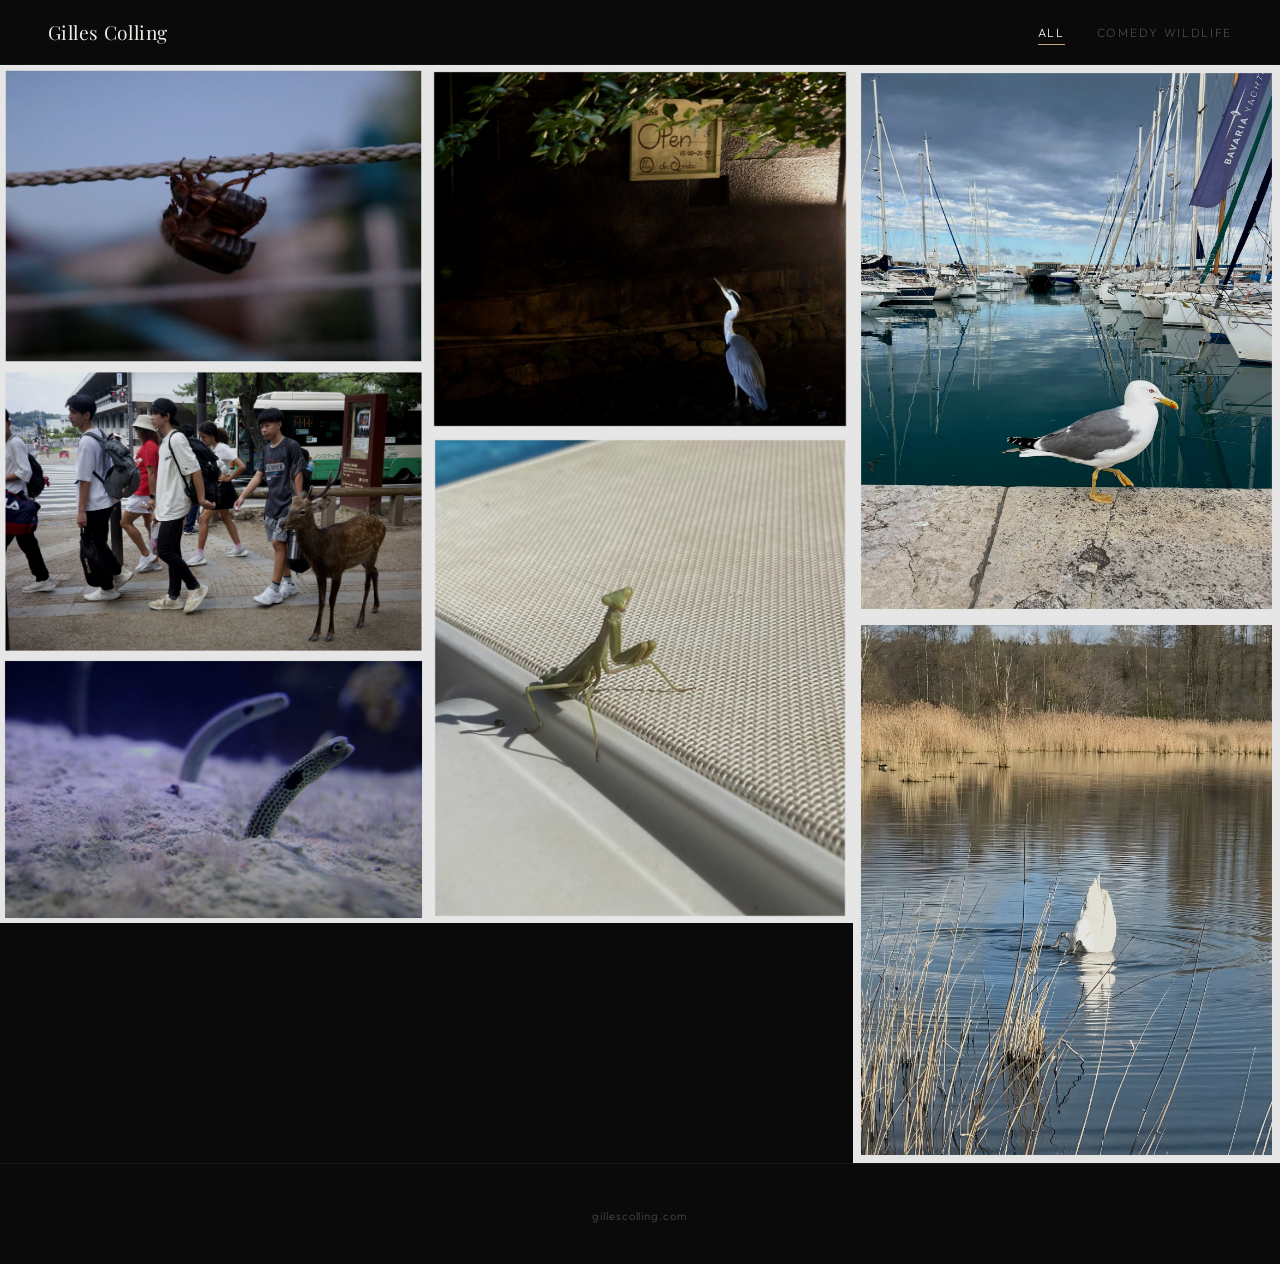
==== commit 7c8b84dd: "Snap column alignment: ratio-crop mantis, force column breaks Cropped mantis 8px so col1+col2 aspect" ====
--- a/index.html
+++ b/index.html
@@ -34,7 +34,7 @@
       <img src="photos/comedy-wildlife/garden_eels_peek.jpg" alt="Garden eels peeking from the sand" loading="lazy">
     </article>
 
-    <article class="gallery-item" data-category="comedy-wildlife"
+    <article class="gallery-item col-break" data-category="comedy-wildlife"
              data-title="Open" data-meta="Comedy Wildlife">
       <img src="photos/comedy-wildlife/heron_open_sign.jpg" alt="Heron standing under an Open sign" loading="lazy">
     </article>
@@ -44,7 +44,7 @@
       <img src="photos/comedy-wildlife/mantis_lounger.jpg" alt="Praying mantis on a pool lounger" loading="lazy">
     </article>
 
-    <article class="gallery-item" data-category="comedy-wildlife"
+    <article class="gallery-item col-break" data-category="comedy-wildlife"
              data-title="Harbour Master" data-meta="Comedy Wildlife">
       <img src="photos/comedy-wildlife/seagull_marina.jpg" alt="Seagull at a marina" loading="lazy">
     </article>
--- a/style.css
+++ b/style.css
@@ -118,6 +118,11 @@
   line-height: 0;
 }
 
+/* Force column breaks to control which images land in which column */
+.gallery-item.col-break {
+  break-before: column;
+}
+
 .gallery-item img {
   display: block;
   width: 100%;
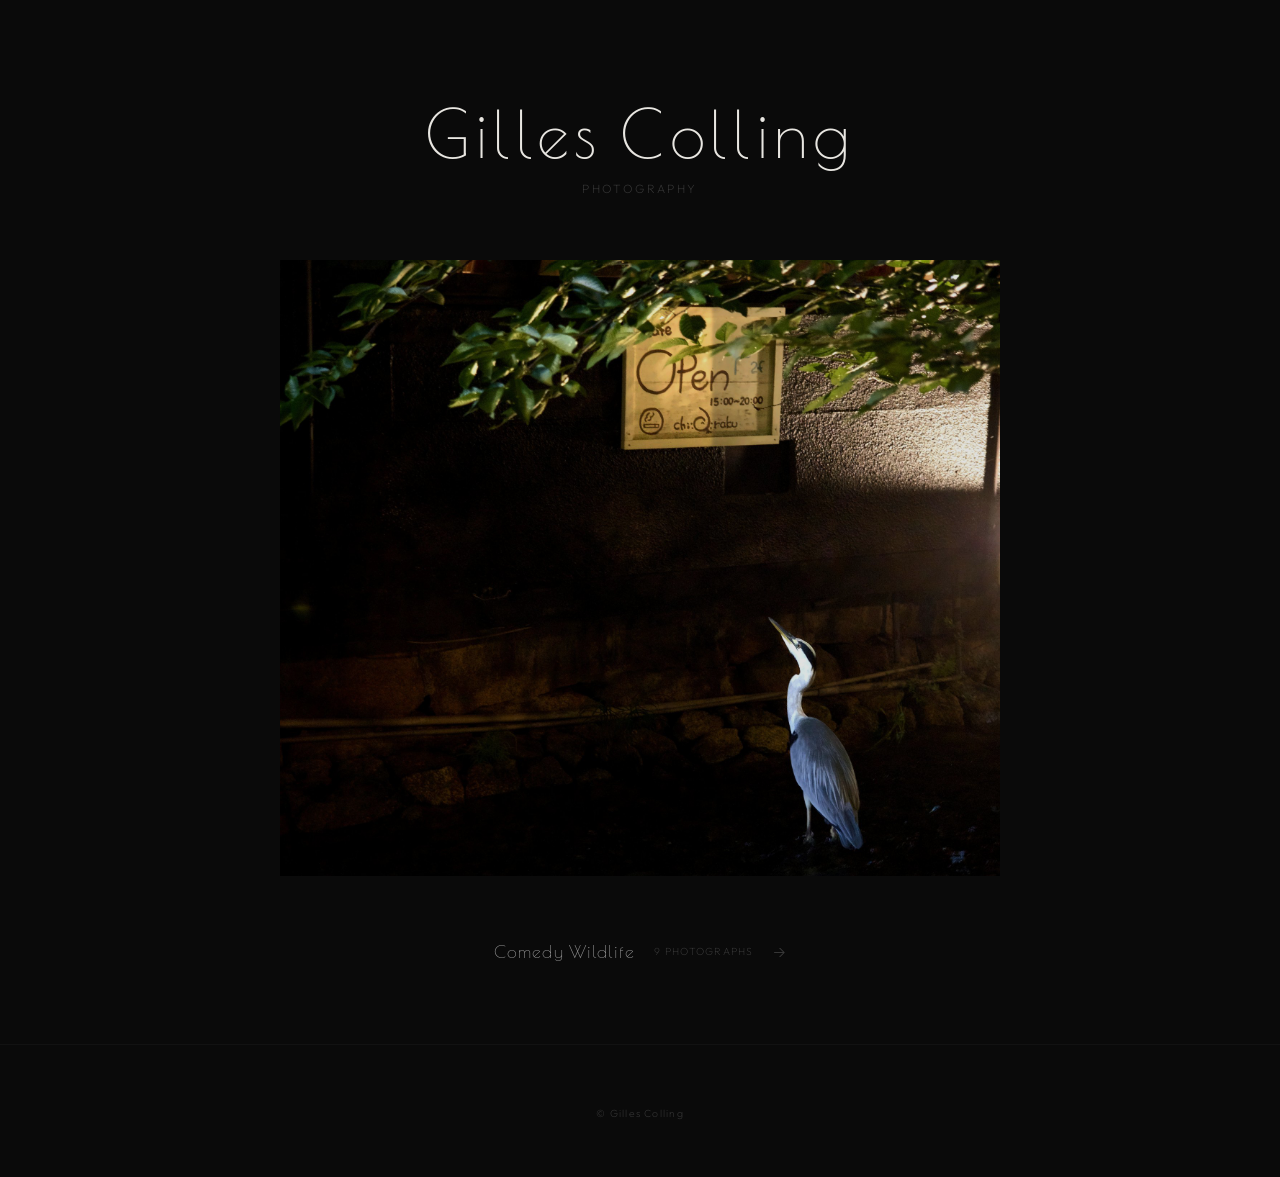
==== commit 1c5536c6: "Gallery v8: landing page + project page architecture, Poiret One wordmark - Split into landing page " ====
--- a/index.html
+++ b/index.html
@@ -3,80 +3,39 @@
 <head>
   <meta charset="UTF-8">
   <meta name="viewport" content="width=device-width, initial-scale=1.0">
-  <title>Gallery — Gilles Colling</title>
-  <meta name="description" content="Animal and street photography by Gilles Colling.">
+  <title>Gilles Colling</title>
+  <meta name="description" content="Photography by Gilles Colling.">
+  <link rel="preconnect" href="https://fonts.googleapis.com">
+  <link rel="preconnect" href="https://fonts.gstatic.com" crossorigin>
+  <link href="https://fonts.googleapis.com/css2?family=Poiret+One&family=Outfit:wght@200;300&display=swap" rel="stylesheet">
   <link rel="stylesheet" href="style.css">
 </head>
-<body>
+<body class="page-landing">
 
-  <header class="header">
-    <a class="header-name" href="/">Gilles Colling</a>
-    <nav class="header-nav">
-      <button class="filter-btn active" data-filter="all">All</button>
-      <button class="filter-btn" data-filter="comedy-wildlife">Comedy Wildlife</button>
-    </nav>
-  </header>
+  <section class="landing">
 
-  <main class="gallery">
+    <div class="landing-intro">
+      <h1 class="landing-name">Gilles Colling</h1>
+      <p class="landing-sub">Photography</p>
+    </div>
 
-    <article class="gallery-item" data-category="comedy-wildlife"
-             data-title="Beetles on the Line" data-meta="Comedy Wildlife">
-      <img src="photos/comedy-wildlife/beetles_clothesline.jpg" alt="Beetles hanging from a clothesline" loading="lazy">
-    </article>
+    <!-- Featured image — the strongest single shot -->
+    <a class="landing-feature" href="comedy-wildlife.html">
+      <img src="photos/comedy-wildlife/heron_open_sign.jpg" alt="Heron standing under an Open sign">
+    </a>
 
-    <article class="gallery-item" data-category="comedy-wildlife"
-             data-title="The Commuter" data-meta="Comedy Wildlife">
-      <img src="photos/comedy-wildlife/deer_commute.jpg" alt="Deer walking with pedestrians at a crosswalk" loading="lazy">
-    </article>
+    <!-- Project link -->
+    <a class="landing-project" href="comedy-wildlife.html">
+      <span class="landing-project-name">Comedy Wildlife</span>
+      <span class="landing-project-count">9 photographs</span>
+      <span class="landing-project-arrow">&rarr;</span>
+    </a>
 
-    <article class="gallery-item" data-category="comedy-wildlife"
-             data-title="Peek" data-meta="Comedy Wildlife">
-      <img src="photos/comedy-wildlife/garden_eels_peek.jpg" alt="Garden eels peeking from the sand" loading="lazy">
-    </article>
-
-    <article class="gallery-item col-break" data-category="comedy-wildlife"
-             data-title="Open" data-meta="Comedy Wildlife">
-      <img src="photos/comedy-wildlife/heron_open_sign.jpg" alt="Heron standing under an Open sign" loading="lazy">
-    </article>
-
-    <article class="gallery-item" data-category="comedy-wildlife"
-             data-title="Poolside" data-meta="Comedy Wildlife">
-      <img src="photos/comedy-wildlife/mantis_lounger.jpg" alt="Praying mantis on a pool lounger" loading="lazy">
-    </article>
-
-    <article class="gallery-item col-break" data-category="comedy-wildlife"
-             data-title="Harbour Master" data-meta="Comedy Wildlife">
-      <img src="photos/comedy-wildlife/seagull_marina.jpg" alt="Seagull at a marina" loading="lazy">
-    </article>
-
-    <article class="gallery-item" data-category="comedy-wildlife"
-             data-title="Bottoms Up" data-meta="Comedy Wildlife">
-      <img src="photos/comedy-wildlife/swan_bottoms_up.jpg" alt="Swan diving head-first into a lake" loading="lazy">
-    </article>
-
-  </main>
-
-  <!-- Lightbox -->
-  <div class="lightbox" id="lightbox">
-    <span class="lightbox-counter"></span>
-    <button class="lightbox-close" aria-label="Close">&times;</button>
-    <button class="lightbox-nav lightbox-prev" aria-label="Previous">
-      <svg width="32" height="32" viewBox="0 0 24 24" fill="none" stroke="currentColor" stroke-width="1.5"><path d="M15 18l-6-6 6-6"/></svg>
-    </button>
-    <button class="lightbox-nav lightbox-next" aria-label="Next">
-      <svg width="32" height="32" viewBox="0 0 24 24" fill="none" stroke="currentColor" stroke-width="1.5"><path d="M9 18l6-6-6-6"/></svg>
-    </button>
-    <img class="lightbox-img" src="" alt="">
-    <div class="lightbox-caption">
-      <div class="lightbox-caption-title"></div>
-      <div class="lightbox-caption-meta"></div>
-    </div>
-  </div>
+  </section>
 
   <footer class="footer">
-    <a class="footer-link" href="https://gillescolling.com">gillescolling.com</a>
+    <span class="footer-text">&copy; Gilles Colling</span>
   </footer>
 
-  <script src="gallery.js"></script>
 </body>
 </html>
--- a/style.css
+++ b/style.css
@@ -1,21 +1,20 @@
 /* ========================================
-   gallery.gillescolling.com — v3
-   Tight masonry grid, edz.us reference
+   Gilles Colling — Gallery v8
+   CSS columns masonry, balanced order
+   + column view toggle
    ======================================== */
 
-@import url('https://fonts.googleapis.com/css2?family=Playfair+Display:wght@300;400&family=Outfit:wght@200;300;400&display=swap');
+@import url('https://fonts.googleapis.com/css2?family=Poiret+One&family=Outfit:wght@200;300&display=swap');
 
 :root {
   --bg:          #0a0a0a;
-  --bg-surface:  #161616;
-  --text:        #b8b4ac;
-  --text-dim:    #4a4740;
-  --text-bright: #edebe6;
-  --accent:      #c4a882;
-  --accent-dim:  #7a6e5c;
-  --serif:       'Playfair Display', Georgia, serif;
+  --text:        #999;
+  --text-dim:    #3a3a3a;
+  --text-bright: #e8e6e1;
+  --wordmark:    'Poiret One', sans-serif;
   --sans:        'Outfit', 'Helvetica Neue', sans-serif;
   --ease:        cubic-bezier(0.22, 1, 0.36, 1);
+  --gap:         4px;
 }
 
 *, *::before, *::after { margin: 0; padding: 0; box-sizing: border-box; }
@@ -30,82 +29,90 @@
   background: var(--bg);
   color: var(--text);
   font-family: var(--sans);
-  font-weight: 300;
+  font-weight: 200;
   overflow-x: hidden;
 }
 
 /* ===== HEADER ===== */
 .header {
+  display: flex;
+  align-items: center;
+  justify-content: space-between;
+  padding: 2rem clamp(1.5rem, 4vw, 3rem);
   position: sticky;
   top: 0;
   z-index: 100;
-  display: flex;
-  align-items: center;
-  justify-content: space-between;
-  padding: 1.2rem clamp(1.5rem, 4vw, 3rem);
-  background: rgba(10, 10, 10, 0.9);
-  backdrop-filter: blur(20px) saturate(1.2);
-  -webkit-backdrop-filter: blur(20px) saturate(1.2);
-  border-bottom: 1px solid rgba(255,255,255,0.04);
-}
-
-.header-name {
-  font-family: var(--serif);
-  font-weight: 300;
-  font-size: 1.2rem;
+  background: rgba(10, 10, 10, 0.92);
+  backdrop-filter: blur(24px) saturate(1.2);
+  -webkit-backdrop-filter: blur(24px) saturate(1.2);
+  border-bottom: 1px solid rgba(255, 255, 255, 0.03);
+}
+
+.wordmark {
+  font-family: var(--wordmark);
+  font-size: 1.35rem;
   color: var(--text-bright);
   text-decoration: none;
-  letter-spacing: 0.02em;
-}
-
-.header-nav {
-  display: flex;
-  gap: 2rem;
-}
-
-.filter-btn {
+  letter-spacing: 0.08em;
+}
+
+.header-right {
+  display: flex;
+  align-items: center;
+  gap: 1.8rem;
+}
+
+.header-project {
+  font-family: var(--sans);
+  font-weight: 200;
+  font-size: 0.7rem;
+  color: var(--text-dim);
+  letter-spacing: 0.15em;
+  text-transform: uppercase;
+}
+
+.view-toggle {
   background: none;
-  border: none;
-  font-family: var(--sans);
-  font-weight: 300;
-  font-size: 0.75rem;
-  letter-spacing: 0.14em;
-  text-transform: uppercase;
-  color: var(--text-dim);
+  border: 1px solid var(--text-dim);
+  border-radius: 2px;
+  padding: 5px 6px;
   cursor: pointer;
-  padding: 0.2rem 0;
-  position: relative;
-  transition: color 0.3s var(--ease);
-}
-
-.filter-btn::after {
-  content: '';
-  position: absolute;
-  bottom: -2px;
-  left: 0;
-  width: 100%;
-  height: 1px;
-  background: var(--accent);
-  transform: scaleX(0);
-  transform-origin: right;
-  transition: transform 0.4s var(--ease);
-}
-
-.filter-btn:hover { color: var(--text); }
-
-.filter-btn.active { color: var(--text-bright); }
-
-.filter-btn.active::after {
-  transform: scaleX(1);
-  transform-origin: left;
-}
-
-/* ===== GALLERY — MASONRY ===== */
+  color: var(--text-dim);
+  display: flex;
+  align-items: center;
+  justify-content: center;
+  transition: color 0.3s, border-color 0.3s;
+  line-height: 0;
+}
+
+.view-toggle:hover {
+  color: var(--text);
+  border-color: var(--text);
+}
+
+/* Icon toggle */
+.icon-col { display: none; }
+.icon-grid { display: block; }
+
+body.view-col .icon-col { display: none; }
+body.view-col .icon-grid { display: block; }
+
+body:not(.view-col) .icon-col { display: block; }
+body:not(.view-col) .icon-grid { display: none; }
+
+
+/* ===== GALLERY — CSS COLUMNS MASONRY ===== */
+/*
+  Image order in HTML is column-first (CSS columns fill top-to-bottom):
+  Items 1-3 → Col 1: deer(0.666) + heron_open(0.856) + mantis(1.133) = 2.655
+  Items 4-6 → Col 2: beetles(0.700) + seagull(1.290) + pigeon(0.666) = 2.656
+  Items 7-9 → Col 3: eels(0.617) + heron_totem(0.750) + swan(1.289) = 2.656
+*/
+
 .gallery {
   columns: 3;
-  column-gap: 0;
-  padding: 0;
-  max-width: 100%;
+  column-gap: var(--gap);
+  padding: var(--gap);
 }
 
 .gallery-item {
@@ -114,11 +121,11 @@
   overflow: hidden;
   cursor: pointer;
   display: block;
-  margin-bottom: 0;
+  margin-bottom: var(--gap);
   line-height: 0;
 }
 
-/* Force column breaks to control which images land in which column */
+/* Force column breaks so items 4 and 7 start new columns */
 .gallery-item.col-break {
   break-before: column;
 }
@@ -127,37 +134,42 @@
   display: block;
   width: 100%;
   height: auto;
-  transition: transform 0.6s var(--ease), filter 0.4s var(--ease);
-  filter: brightness(0.9);
+  transition: transform 0.7s var(--ease), filter 0.5s var(--ease);
+  filter: brightness(0.85);
 }
 
 .gallery-item:hover img {
-  transform: scale(1.02);
+  transform: scale(1.03);
   filter: brightness(1);
 }
 
-/* Placeholder styling */
-.placeholder {
-  display: flex;
-  align-items: center;
-  justify-content: center;
-  width: 100%;
-  font-size: 0.7rem;
-  color: var(--text-dim);
-  letter-spacing: 0.05em;
-  background: var(--bg-surface);
-  border: 1px solid rgba(255,255,255,0.03);
-  transition: transform 0.6s var(--ease), filter 0.4s var(--ease);
-  filter: brightness(0.9);
-}
-
-.gallery-item:hover .placeholder {
-  transform: scale(1.02);
-  filter: brightness(1);
-}
-
-/* Hide filtered */
-.gallery-item.hidden {
+/* Title overlay on hover */
+.gallery-item::after {
+  content: attr(data-title);
+  position: absolute;
+  bottom: 0;
+  left: 0;
+  right: 0;
+  padding: 1.5rem 1rem 1rem;
+  background: linear-gradient(transparent, rgba(0, 0, 0, 0.7));
+  font-family: var(--sans);
+  font-weight: 200;
+  font-size: 0.72rem;
+  color: rgba(255, 255, 255, 0.8);
+  letter-spacing: 0.1em;
+  text-transform: uppercase;
+  opacity: 0;
+  transition: opacity 0.4s var(--ease);
+  line-height: 1;
+  pointer-events: none;
+}
+
+.gallery-item:hover::after {
+  opacity: 1;
+}
+
+/* Column caption — hidden in grid mode */
+.col-caption {
   display: none;
 }
 
@@ -172,6 +184,57 @@
   opacity: 1;
   transform: translateY(0);
 }
+
+
+/* ===== COLUMN MODE ===== */
+body.view-col .gallery {
+  columns: unset;
+  display: block;
+  max-width: 1000px;
+  margin: 0 auto;
+  padding: 2rem clamp(1.5rem, 5vw, 6rem);
+}
+
+body.view-col .gallery-item {
+  margin-bottom: 6vh;
+  overflow: visible;
+}
+
+body.view-col .gallery-item.col-break {
+  break-before: auto;
+}
+
+body.view-col .gallery-item img {
+  filter: brightness(0.92);
+}
+
+body.view-col .gallery-item:hover img {
+  transform: none;
+  filter: brightness(1);
+}
+
+body.view-col .gallery-item::after {
+  display: none;
+}
+
+body.view-col .col-caption {
+  display: block;
+  font-family: var(--sans);
+  font-weight: 200;
+  font-size: 0.72rem;
+  color: var(--text-dim);
+  letter-spacing: 0.1em;
+  text-transform: uppercase;
+  margin-top: 1rem;
+  text-align: right;
+  line-height: 1.4;
+  transition: color 0.4s;
+}
+
+body.view-col .gallery-item:hover .col-caption {
+  color: var(--text);
+}
+
 
 /* ===== LIGHTBOX ===== */
 .lightbox {
@@ -194,10 +257,10 @@
 
 .lightbox-img {
   max-width: 92vw;
-  max-height: 90vh;
+  max-height: 85vh;
   object-fit: contain;
   transition: transform 0.4s var(--ease), opacity 0.3s;
-  transform: scale(0.95);
+  transform: scale(0.96);
   opacity: 0;
 }
 
@@ -208,12 +271,12 @@
 
 .lightbox-close {
   position: absolute;
-  top: 1.2rem;
-  right: 1.5rem;
+  top: 1.5rem;
+  right: 2rem;
   background: none;
   border: none;
   color: var(--text-dim);
-  font-size: 2rem;
+  font-size: 1.8rem;
   cursor: pointer;
   transition: color 0.3s;
   font-weight: 200;
@@ -231,7 +294,7 @@
   border: none;
   color: var(--text-dim);
   cursor: pointer;
-  padding: 1.5rem;
+  padding: 2rem;
   transition: color 0.3s;
   z-index: 2;
 }
@@ -243,17 +306,17 @@
 
 .lightbox-counter {
   position: absolute;
-  top: 1.5rem;
-  left: 1.5rem;
-  font-size: 0.72rem;
-  color: var(--text-dim);
-  letter-spacing: 0.08em;
-  font-weight: 300;
+  top: 1.8rem;
+  left: 2rem;
+  font-size: 0.7rem;
+  color: var(--text-dim);
+  letter-spacing: 0.1em;
+  font-weight: 200;
 }
 
 .lightbox-caption {
   position: absolute;
-  bottom: 1.5rem;
+  bottom: 2rem;
   left: 50%;
   transform: translateX(-50%);
   text-align: center;
@@ -261,47 +324,134 @@
 }
 
 .lightbox-caption-title {
-  font-family: var(--serif);
+  font-family: var(--sans);
+  font-weight: 200;
+  font-size: 0.75rem;
+  color: var(--text);
+  letter-spacing: 0.1em;
+  text-transform: uppercase;
+}
+
+/* ===== LANDING PAGE ===== */
+.landing {
+  min-height: 100vh;
+  display: flex;
+  flex-direction: column;
+  align-items: center;
+  justify-content: center;
+  padding: 6rem 2rem 4rem;
+}
+
+.landing-intro {
+  text-align: center;
+  margin-bottom: 4rem;
+}
+
+.landing-name {
+  font-family: var(--wordmark);
   font-weight: 400;
-  font-size: 0.95rem;
+  font-size: clamp(2.5rem, 5vw, 4rem);
   color: var(--text-bright);
-}
-
-.lightbox-caption-meta {
+  letter-spacing: 0.08em;
+  margin-bottom: 0.6rem;
+}
+
+.landing-sub {
+  font-family: var(--sans);
+  font-weight: 200;
+  font-size: 0.75rem;
+  color: var(--text-dim);
+  letter-spacing: 0.2em;
+  text-transform: uppercase;
+}
+
+.landing-feature {
+  display: block;
+  max-width: 720px;
+  width: 100%;
+  line-height: 0;
+  overflow: hidden;
+}
+
+.landing-feature img {
+  display: block;
+  width: 100%;
+  height: auto;
+  filter: brightness(0.88);
+  transition: filter 0.5s var(--ease), transform 0.7s var(--ease);
+}
+
+.landing-feature:hover img {
+  filter: brightness(1);
+  transform: scale(1.02);
+}
+
+.landing-project {
+  display: flex;
+  align-items: center;
+  gap: 1.2rem;
+  margin-top: 3rem;
+  text-decoration: none;
+  padding: 1rem 0;
+  transition: color 0.3s;
+}
+
+.landing-project-name {
+  font-family: var(--wordmark);
+  font-size: 1.1rem;
+  color: var(--text);
+  letter-spacing: 0.06em;
+}
+
+.landing-project-count {
+  font-family: var(--sans);
+  font-weight: 200;
   font-size: 0.65rem;
   color: var(--text-dim);
-  letter-spacing: 0.08em;
-  margin-top: 0.15rem;
-}
+  letter-spacing: 0.12em;
+  text-transform: uppercase;
+}
+
+.landing-project-arrow {
+  font-size: 1.2rem;
+  color: var(--text-dim);
+  transition: transform 0.3s var(--ease), color 0.3s;
+}
+
+.landing-project:hover .landing-project-name {
+  color: var(--text-bright);
+}
+
+.landing-project:hover .landing-project-arrow {
+  transform: translateX(4px);
+  color: var(--text);
+}
+
 
 /* ===== FOOTER ===== */
 .footer {
-  padding: 2.5rem 0;
+  padding: 3.5rem 0;
   text-align: center;
-  border-top: 1px solid rgba(255,255,255,0.04);
-}
-
-.footer-link {
-  font-size: 0.7rem;
-  color: var(--text-dim);
-  text-decoration: none;
-  letter-spacing: 0.08em;
-  transition: color 0.3s;
-}
-
-.footer-link:hover { color: var(--accent); }
+  border-top: 1px solid rgba(255, 255, 255, 0.03);
+}
+
+.footer-text {
+  font-size: 0.65rem;
+  color: var(--text-dim);
+  letter-spacing: 0.12em;
+  font-weight: 200;
+}
 
 /* ===== RESPONSIVE ===== */
-@media (max-width: 900px) {
+@media (max-width: 768px) {
   .gallery { columns: 2; }
-}
-
-@media (max-width: 550px) {
+  .gallery-item.col-break { break-before: auto; }
+  .header { padding: 1.5rem; }
+  .wordmark { font-size: 1.1rem; }
+  .header-project { display: none; }
+}
+
+@media (max-width: 480px) {
   .gallery { columns: 1; }
-
-  .header-name { font-size: 1rem; }
-
-  .header-nav { gap: 1.2rem; }
-
   .lightbox-nav { display: none; }
 }
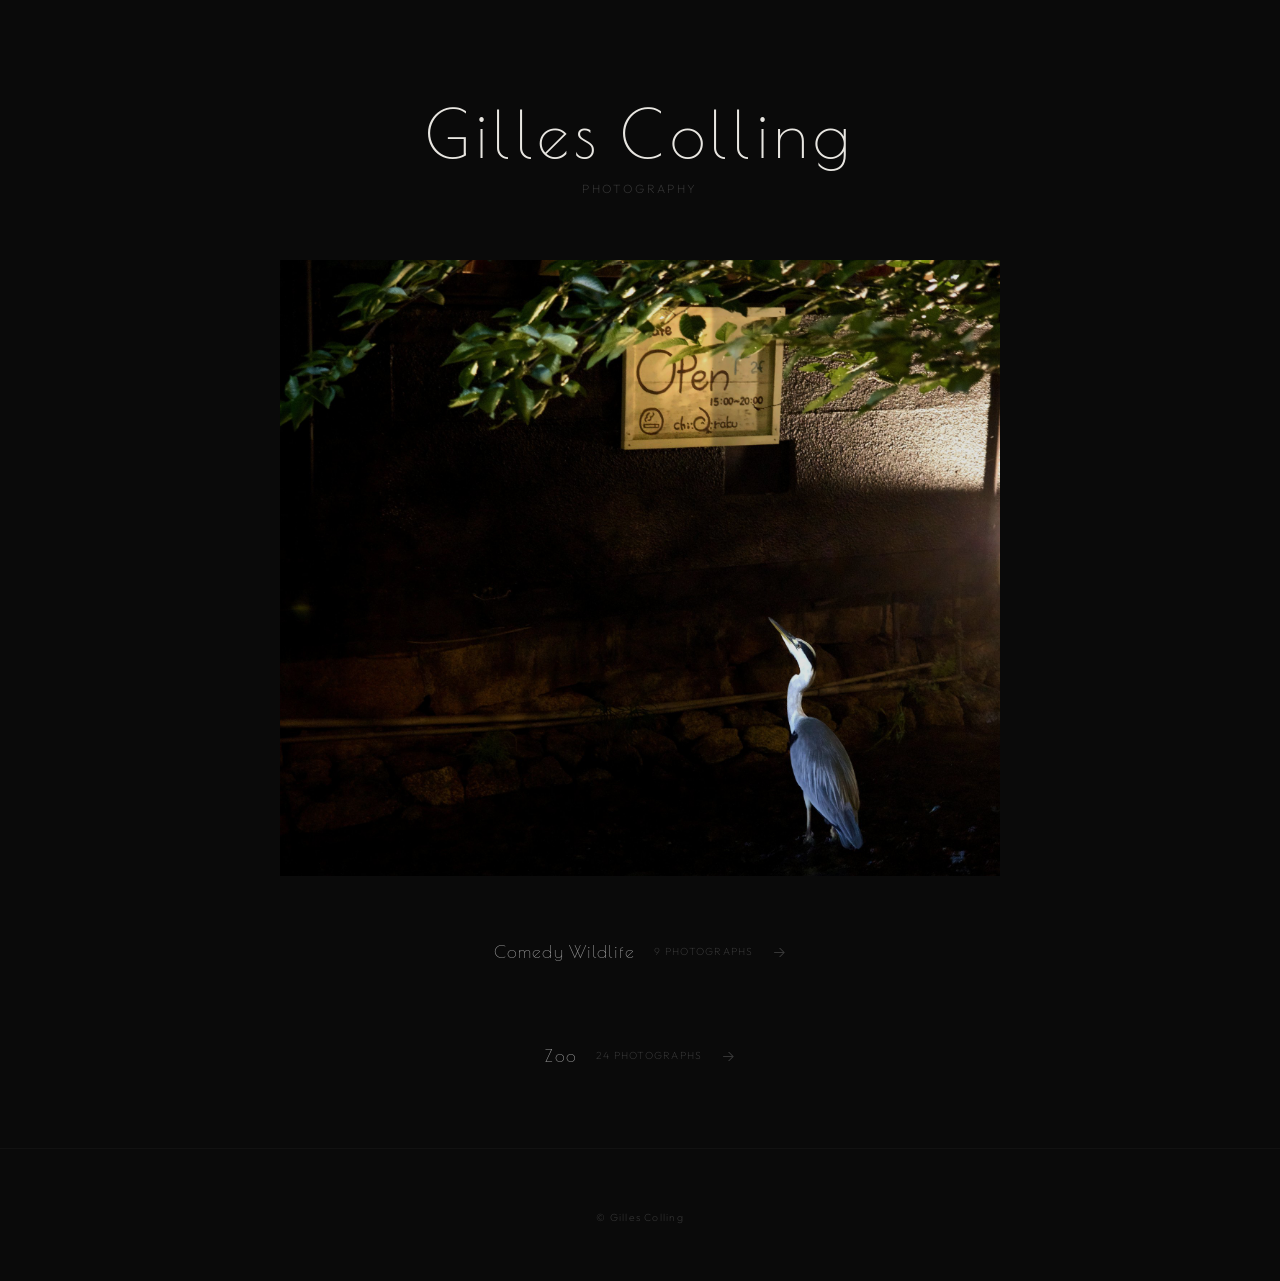
==== commit da2a3220: "Add zoo gallery with cylinder lightbox for photo variants New project page with 9 animals (24 photos" ====
--- a/index.html
+++ b/index.html
@@ -24,10 +24,16 @@
       <img src="photos/comedy-wildlife/heron_open_sign.jpg" alt="Heron standing under an Open sign">
     </a>
 
-    <!-- Project link -->
+    <!-- Project links -->
     <a class="landing-project" href="comedy-wildlife.html">
       <span class="landing-project-name">Comedy Wildlife</span>
       <span class="landing-project-count">9 photographs</span>
+      <span class="landing-project-arrow">&rarr;</span>
+    </a>
+
+    <a class="landing-project" href="zoo.html">
+      <span class="landing-project-name">Zoo</span>
+      <span class="landing-project-count">24 photographs</span>
       <span class="landing-project-arrow">&rarr;</span>
     </a>
 
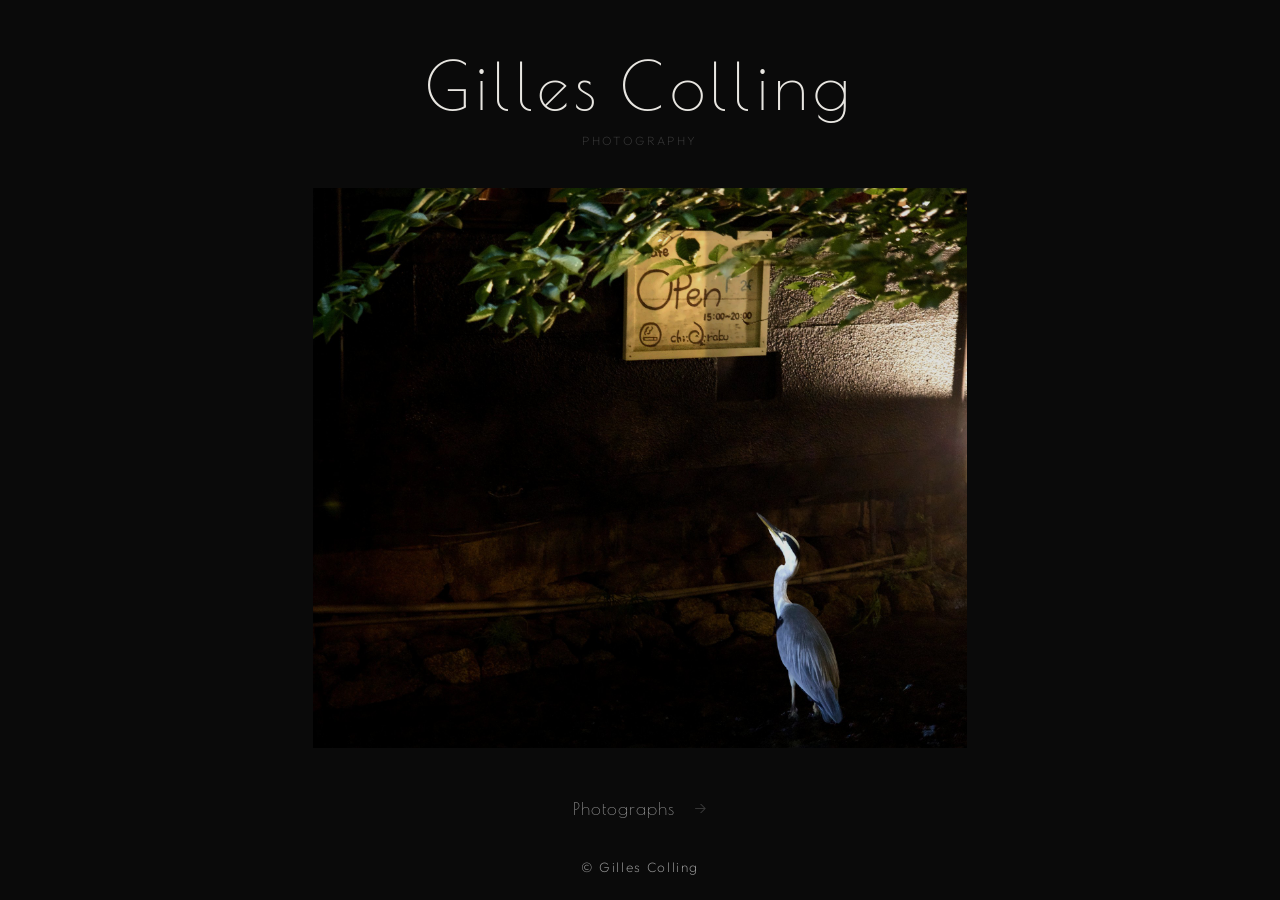
==== commit 9f79a895: "Viewport-fit landing, gallery spacing, hub page, readable footer - Landing page fits browser height " ====
--- a/index.html
+++ b/index.html
@@ -20,20 +20,13 @@
     </div>
 
     <!-- Featured image — the strongest single shot -->
-    <a class="landing-feature" href="comedy-wildlife.html">
+    <a class="landing-feature" href="hub.html">
       <img src="photos/comedy-wildlife/heron_open_sign.jpg" alt="Heron standing under an Open sign">
     </a>
 
-    <!-- Project links -->
-    <a class="landing-project" href="comedy-wildlife.html">
-      <span class="landing-project-name">Comedy Wildlife</span>
-      <span class="landing-project-count">9 photographs</span>
-      <span class="landing-project-arrow">&rarr;</span>
-    </a>
-
-    <a class="landing-project" href="zoo.html">
-      <span class="landing-project-name">Zoo</span>
-      <span class="landing-project-count">24 photographs</span>
+    <!-- Entry to hub -->
+    <a class="landing-project" href="hub.html">
+      <span class="landing-project-name">Photographs</span>
       <span class="landing-project-arrow">&rarr;</span>
     </a>
 
--- a/style.css
+++ b/style.css
@@ -62,6 +62,12 @@
   gap: 1.8rem;
 }
 
+.header-nav {
+  display: flex;
+  align-items: center;
+  gap: 1.5rem;
+}
+
 .header-project {
   font-family: var(--sans);
   font-weight: 200;
@@ -69,6 +75,16 @@
   color: var(--text-dim);
   letter-spacing: 0.15em;
   text-transform: uppercase;
+  text-decoration: none;
+  transition: color 0.3s;
+}
+
+a.header-project:hover {
+  color: var(--text);
+}
+
+.header-project.active {
+  color: var(--text);
 }
 
 .view-toggle {
@@ -111,8 +127,8 @@
 
 .gallery {
   columns: 3;
-  column-gap: var(--gap);
-  padding: var(--gap);
+  column-gap: 1.5rem;
+  padding: 2rem clamp(2rem, 5vw, 4rem) 0;
 }
 
 .gallery-item {
@@ -121,7 +137,7 @@
   overflow: hidden;
   cursor: pointer;
   display: block;
-  margin-bottom: var(--gap);
+  margin-bottom: 1.5rem;
   line-height: 0;
 }
 
@@ -333,18 +349,31 @@
 }
 
 /* ===== LANDING PAGE ===== */
+.page-landing { overflow: hidden; }
+
+.page-landing .footer {
+  position: fixed;
+  bottom: 0;
+  left: 0;
+  right: 0;
+  padding: 1.5rem;
+  border-top: none;
+}
+
 .landing {
-  min-height: 100vh;
+  height: 100vh;
   display: flex;
   flex-direction: column;
   align-items: center;
   justify-content: center;
-  padding: 6rem 2rem 4rem;
+  padding: 3rem 2rem 4rem;
+  gap: 0;
 }
 
 .landing-intro {
   text-align: center;
-  margin-bottom: 4rem;
+  margin-bottom: 2.5rem;
+  flex-shrink: 0;
 }
 
 .landing-name {
@@ -371,12 +400,15 @@
   width: 100%;
   line-height: 0;
   overflow: hidden;
+  flex: 1 1 0;
+  min-height: 0;
 }
 
 .landing-feature img {
   display: block;
   width: 100%;
-  height: auto;
+  height: 100%;
+  object-fit: contain;
   filter: brightness(0.88);
   transition: filter 0.5s var(--ease), transform 0.7s var(--ease);
 }
@@ -390,10 +422,11 @@
   display: flex;
   align-items: center;
   gap: 1.2rem;
-  margin-top: 3rem;
+  margin-top: 2rem;
   text-decoration: none;
   padding: 1rem 0;
   transition: color 0.3s;
+  flex-shrink: 0;
 }
 
 .landing-project-name {
@@ -428,18 +461,137 @@
 }
 
 
+/* ===== HUB PAGE ===== */
+.hub {
+  display: grid;
+  grid-template-columns: 1fr 1fr;
+  gap: 2rem;
+  max-width: 900px;
+  margin: 0 auto;
+  padding: 6rem clamp(2rem, 6vw, 5rem);
+  min-height: calc(100vh - 10rem);
+  align-content: center;
+}
+
+.hub-theme {
+  display: block;
+  text-decoration: none;
+  overflow: hidden;
+}
+
+.hub-theme-img {
+  overflow: hidden;
+  line-height: 0;
+}
+
+.hub-theme-img img {
+  display: block;
+  width: 100%;
+  aspect-ratio: 4 / 3;
+  object-fit: cover;
+  filter: brightness(0.82);
+  transition: filter 0.5s var(--ease), transform 0.7s var(--ease);
+}
+
+.hub-theme:hover .hub-theme-img img {
+  filter: brightness(1);
+  transform: scale(1.03);
+}
+
+.hub-theme-name {
+  display: block;
+  font-family: var(--wordmark);
+  font-size: 1.1rem;
+  color: var(--text);
+  letter-spacing: 0.06em;
+  padding: 1rem 0.8rem 0.3rem;
+  transition: color 0.3s;
+}
+
+.hub-theme-count {
+  display: block;
+  font-family: var(--sans);
+  font-weight: 200;
+  font-size: 0.65rem;
+  color: var(--text-dim);
+  letter-spacing: 0.12em;
+  text-transform: uppercase;
+  padding: 0 0.8rem 1rem;
+}
+
+.hub-theme:hover .hub-theme-name {
+  color: var(--text-bright);
+}
+
+@media (max-width: 480px) {
+  .hub { grid-template-columns: 1fr; }
+}
+
+
 /* ===== FOOTER ===== */
 .footer {
-  padding: 3.5rem 0;
+  padding: 3.5rem clamp(1.5rem, 4vw, 3rem);
   text-align: center;
   border-top: 1px solid rgba(255, 255, 255, 0.03);
 }
 
 .footer-text {
-  font-size: 0.65rem;
-  color: var(--text-dim);
+  font-size: 0.85rem;
+  color: var(--text);
   letter-spacing: 0.12em;
   font-weight: 200;
+}
+
+.footer-nav {
+  display: flex;
+  justify-content: space-between;
+  align-items: center;
+}
+
+.footer-nav .footer-text {
+  flex: 1;
+  text-align: center;
+}
+
+.footer-nav-link {
+  display: flex;
+  align-items: center;
+  gap: 0.6rem;
+  text-decoration: none;
+  flex: 1;
+}
+
+.footer-nav-link:last-child {
+  justify-content: flex-end;
+}
+
+.footer-nav-text {
+  font-family: var(--sans);
+  font-weight: 200;
+  font-size: 0.7rem;
+  color: var(--text);
+  letter-spacing: 0.15em;
+  text-transform: uppercase;
+  transition: color 0.3s;
+}
+
+.footer-nav-arrow {
+  font-size: 1rem;
+  color: var(--text);
+  transition: transform 0.3s var(--ease), color 0.3s;
+}
+
+.footer-nav-link:hover .footer-nav-text,
+.footer-nav-link:hover .footer-nav-arrow {
+  color: var(--text);
+}
+
+.footer-nav-link:first-child:hover .footer-nav-arrow {
+  transform: translateX(-4px);
+}
+
+.footer-nav-link:last-child:hover .footer-nav-arrow {
+  transform: translateX(4px);
 }
 
 /* ===== RESPONSIVE ===== */
